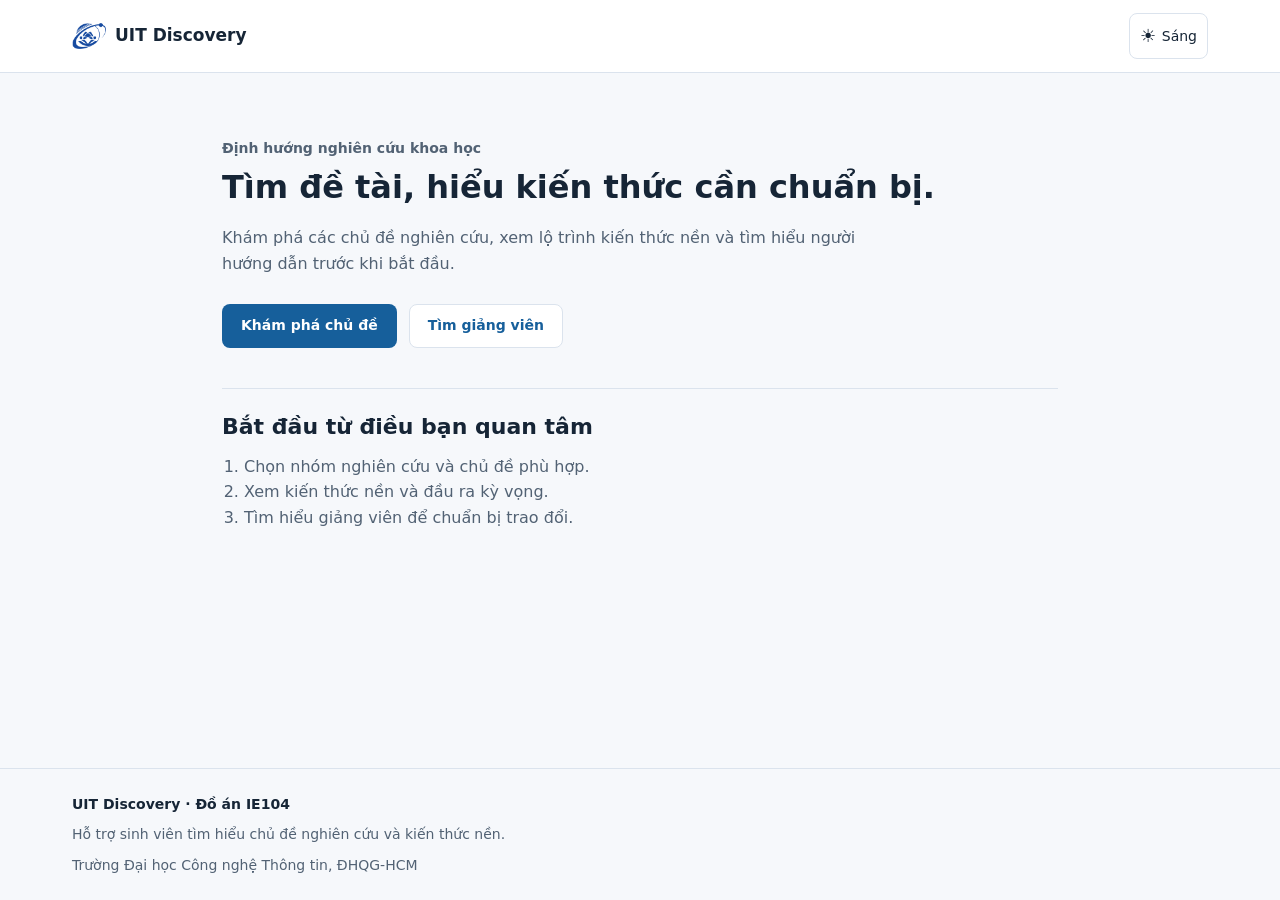
==== index.html @ 0e8efece "style: replace footer navigation with project context on all pages" ====
<!DOCTYPE html>
<html lang="vi">
  <head>
    <meta charset="utf-8" />
    <script src="assets/js/theme.js"></script>
    <meta name="viewport" content="width=device-width, initial-scale=1" />
    <meta
      name="description"
      content="Khám phá đề tài, kiến thức nền và giảng viên hướng dẫn tại UIT."
    />
    <title>Định hướng nghiên cứu | UIT Discovery</title>
    <link rel="icon" href="assets/images/uit-logo.png" />
    <link rel="stylesheet" href="assets/css/reset.css" />
    <link rel="stylesheet" href="assets/css/style.css" />
  </head>
  <body id="page-home">
    <a class="skip-link" href="#main-content">Đến nội dung chính</a>
    <header class="site-header">
      <div class="container site-header__inner">
        <a class="site-header__brand" href="index.html"
          ><img
            class="site-header__logo-img"
            src="assets/images/uit-logo.png"
            width="34"
            height="30"
            alt="UIT"
          /><span>UIT Discovery</span></a
        >
        <button
          type="button"
          class="theme-toggle"
          aria-label="Giao diện sáng/tối"
          aria-pressed="false"
          title="Chuyển sang giao diện tối"
          hidden
        >
          <span class="theme-toggle__icon" aria-hidden="true">☀</span
          ><span class="theme-toggle__text">Sáng</span>
        </button>
      </div>
    </header>
    <main id="main-content" class="container home">
      <p class="eyebrow">Định hướng nghiên cứu khoa học</p>
      <h1>Tìm đề tài, hiểu kiến thức cần chuẩn bị.</h1>
      <p class="home__intro">
        Khám phá các chủ đề nghiên cứu, xem lộ trình kiến thức nền và tìm hiểu người hướng dẫn trước
        khi bắt đầu.
      </p>
      <div class="home__actions">
        <a class="btn" href="topics/index.html">Khám phá chủ đề</a
        ><a class="btn btn--outline" href="lecturers/index.html">Tìm giảng viên</a>
      </div>
      <section class="home__steps" aria-labelledby="home-steps">
        <h2 id="home-steps">Bắt đầu từ điều bạn quan tâm</h2>
        <ol>
          <li>Chọn nhóm nghiên cứu và chủ đề phù hợp.</li>
          <li>Xem kiến thức nền và đầu ra kỳ vọng.</li>
          <li>Tìm hiểu giảng viên để chuẩn bị trao đổi.</li>
        </ol>
      </section>
    </main>
    <footer class="site-footer">
      <div class="container site-footer__inner">
        <p class="site-footer__brand">UIT Discovery · Đồ án IE104</p>
        <p>Hỗ trợ sinh viên tìm hiểu chủ đề nghiên cứu và kiến thức nền.</p>
        <p>Trường Đại học Công nghệ Thông tin, ĐHQG-HCM</p>
      </div>
    </footer>
    <noscript><p class="container">Hãy bật JavaScript để tải dữ liệu và xem lộ trình.</p></noscript>
  </body>
</html>
---- assets/css/style.css ----
/* Nền giao diện học thuật — TV1 quản lý token và thành phần dùng chung. */
:root {
  color-scheme: light;
  --color-bg: #f6f8fb;
  --color-surface: #fff;
  --color-text: #162536;
  --color-muted: #526274;
  --color-border: #dbe3ed;
  --color-primary: #165f9b;
  --color-on-primary: #fff;
  --color-link: #165f9b;
  --color-focus: #165f9b;
  --color-surface-muted: #edf2f7;
  --color-domain-sec-bg: #eaf2fa;
  --color-domain-sec-accent: #235b85;
  --color-domain-data-bg: #e7f4ef;
  --color-domain-data-accent: #23654e;
  --color-domain-nlp-bg: #f0ecf8;
  --color-domain-nlp-accent: #65468c;
  --font-body: system-ui, -apple-system, "Segoe UI", Arial, sans-serif;
  --font-heading: var(--font-body);
  --space-1: 4px;
  --space-2: 8px;
  --space-3: 12px;
  --space-4: 16px;
  --space-5: 24px;
  --space-6: 32px;
  --space-7: 40px;
  --space-8: 48px;
  --radius-sm: 8px;
  --radius-card: 12px;
  --radius-pill: 999px;
  --container-max: 1200px;
  --transition-fast: 150ms ease;
}
@media (prefers-color-scheme: dark) {
  :root[data-theme="dark"] {
    color-scheme: dark;
    --color-bg: #141a23;
    --color-surface: #1c2531;
    --color-text: #ecf2f8;
    --color-muted: #acb8c8;
    --color-border: #344154;
    --color-primary: #8cc7ff;
    --color-on-primary: #10263a;
    --color-link: #8cc7ff;
    --color-focus: #a9d6ff;
    --color-surface-muted: #242f3e;
    --color-domain-sec-bg: #20354a;
    --color-domain-sec-accent: #acd4f7;
    --color-domain-data-bg: #203a36;
    --color-domain-data-accent: #a1dfcf;
    --color-domain-nlp-bg: #342e48;
    --color-domain-nlp-accent: #d5c6f5;
  }
}
:root[data-theme="dark"] {
  color-scheme: dark;
  --color-bg: #141a23;
  --color-surface: #1c2531;
  --color-text: #ecf2f8;
  --color-muted: #acb8c8;
  --color-border: #344154;
  --color-primary: #8cc7ff;
  --color-on-primary: #10263a;
  --color-link: #8cc7ff;
  --color-focus: #a9d6ff;
  --color-surface-muted: #242f3e;
  --color-domain-sec-bg: #20354a;
  --color-domain-sec-accent: #acd4f7;
  --color-domain-data-bg: #203a36;
  --color-domain-data-accent: #a1dfcf;
  --color-domain-nlp-bg: #342e48;
  --color-domain-nlp-accent: #d5c6f5;
}
html {
  scroll-padding-top: 24px;
}
body {
  min-width: 0;
  min-height: 100vh;
  display: flex;
  flex-direction: column;
  background: var(--color-bg);
  color: var(--color-text);
  font-family: var(--font-body);
  font-size: 16px;
  line-height: 1.6;
}
main {
  flex: 1;
  min-width: 0;
}
[hidden] {
  display: none !important;
}
h1,
h2,
h3,
p,
a,
summary {
  overflow-wrap: anywhere;
}
h1,
h2,
h3 {
  color: var(--color-text);
  line-height: 1.3;
  font-weight: 700;
}
h1 {
  font-size: 26px;
}
h2 {
  font-size: 22px;
}
h3 {
  font-size: 18px;
}
a {
  color: var(--color-link);
  text-underline-offset: 3px;
}
a:hover {
  text-decoration-thickness: 2px;
}
button,
input,
select {
  font: inherit;
}
button,
a,
input,
select,
summary {
  -webkit-tap-highlight-color: transparent;
}
button {
  cursor: pointer;
}
button:disabled {
  cursor: default;
  opacity: 0.5;
}
:focus-visible {
  outline: 3px solid var(--color-focus);
  outline-offset: 3px;
}
.container {
  width: 100%;
  max-width: var(--container-max);
  margin-inline: auto;
  padding-inline: 16px;
}
.page {
  padding-block: 28px 48px;
}
.page-header {
  margin-bottom: 24px;
}
.page-header__desc {
  color: var(--color-muted);
  margin-top: 8px;
  max-width: 70ch;
}
.eyebrow {
  color: var(--color-muted);
  font-size: 14px;
  font-weight: 600;
  margin-bottom: 8px;
}
.site-header {
  background: var(--color-surface);
  border-bottom: 1px solid var(--color-border);
}
.site-header__inner {
  display: flex;
  align-items: center;
  flex-wrap: wrap;
  gap: 4px 12px;
  padding-block: 8px;
}
.site-header__brand {
  display: inline-flex;
  align-items: center;
  gap: 9px;
  text-decoration: none;
  color: var(--color-text);
  font-size: 17px;
  font-weight: 700;
  white-space: nowrap;
  min-height: 44px;
}
.site-header__logo-img {
  width: 34px;
  height: 30px;
  object-fit: contain;
  /* PNG đã có alpha; không đặt nền trắng lên logo. */
  background: transparent;
}
.site-nav {
  order: 3;
  flex-basis: 100%;
}
.site-nav__list {
  display: flex;
  justify-content: center;
  gap: 8px;
  list-style: none;
  margin: 0;
  padding: 0;
}
.site-nav__link {
  display: flex;
  align-items: center;
  min-height: 44px;
  padding: 8px 12px;
  text-decoration: none;
  color: var(--color-muted);
  border-radius: 8px;
  font-size: 14px;
  font-weight: 600;
}
.site-nav__link[aria-current="page"] {
  background: var(--color-surface-muted);
  color: var(--color-text);
}
.site-nav__link:hover {
  color: var(--color-link);
}
.theme-toggle {
  margin-left: auto;
  display: inline-flex;
  align-items: center;
  justify-content: center;
  gap: 6px;
  min-height: 44px;
  min-width: 76px;
  padding: 8px 10px;
  background: transparent;
  border: 1px solid var(--color-border);
  border-radius: 8px;
  color: var(--color-text);
  font-size: 14px;
}
.theme-toggle__icon {
  font-size: 18px;
}
.site-footer {
  border-top: 1px solid var(--color-border);
  color: var(--color-muted);
  font-size: 14px;
}
.site-footer__inner {
  display: flex;
  flex-direction: column;
  align-items: flex-start;
  gap: 8px;
  padding-block: 24px;
}
.site-footer__brand { font-weight: 600; color: var(--color-text); }
.btn {
  display: inline-flex;
  justify-content: center;
  align-items: center;
  gap: 8px;
  min-height: 44px;
  padding: 9px 18px;
  border: 1px solid transparent;
  border-radius: var(--radius-sm);
  background: var(--color-primary);
  color: var(--color-on-primary);
  text-decoration: none;
  font-weight: 600;
  font-size: 14px;
  line-height: 1.4;
}
.btn:hover:not(:disabled) {
  filter: brightness(0.95);
}
.btn--outline {
  background: var(--color-surface);
  border-color: var(--color-border);
  color: var(--color-link);
}
.btn--quiet {
  background: transparent;
  color: var(--color-link);
  padding-inline: 10px;
}
label {
  font-size: 14px;
  font-weight: 600;
}
input,
select {
  display: block;
  width: 100%;
  min-height: 44px;
  padding: 9px 12px;
  border: 1px solid var(--color-border);
  border-radius: var(--radius-sm);
  background: var(--color-surface);
  color: var(--color-text);
  min-width: 0;
  max-width: 100%;
}
input::placeholder {
  color: var(--color-muted);
  opacity: 1;
}
.form-group {
  display: grid;
  gap: 6px;
  min-width: 0;
}
.badge,
.lecturer-tag {
  display: inline-block;
  border-radius: 6px;
  padding: 3px 9px;
  background: var(--color-surface-muted);
  color: var(--color-muted);
  font-size: 12px;
  font-weight: 600;
  line-height: 1.5;
}
.badge--primary,
.badge--sec,
.lecturer-tag--sec {
  background: var(--color-domain-sec-bg);
  color: var(--color-domain-sec-accent);
}
.badge--success,
.badge--data,
.lecturer-tag--data {
  background: var(--color-domain-data-bg);
  color: var(--color-domain-data-accent);
}
.badge--purple,
.badge--nlp,
.lecturer-tag--nlp {
  background: var(--color-domain-nlp-bg);
  color: var(--color-domain-nlp-accent);
}
.badge--warning {
  background: var(--color-surface-muted);
  color: var(--color-text);
}
.status-panel {
  padding-block: 48px;
  max-width: 65ch;
}
.status-panel p {
  margin-block: 12px 24px;
  color: var(--color-muted);
}
.skip-link {
  position: absolute;
  top: -100px;
  left: 16px;
  z-index: 100;
  background: var(--color-surface);
  padding: 12px;
  border: 1px solid var(--color-border);
}
.skip-link:focus {
  top: 8px;
}
.sr-only {
  position: absolute;
  width: 1px;
  height: 1px;
  padding: 0;
  margin: -1px;
  overflow: hidden;
  clip: rect(0, 0, 0, 0);
  white-space: nowrap;
  border: 0;
}
.reading-guide {
  color: var(--color-muted);
  font-size: 14px;
}
.reading-guide > summary {
  cursor: pointer;
  min-height: 44px;
  display: list-item;
  padding-block: 10px;
  color: var(--color-link);
  font-weight: 600;
}
.reading-guide ol,
.reading-guide p {
  margin-block: 8px 16px;
  max-width: 75ch;
}
.reading-guide ol {
  padding-left: 22px;
}
.breadcrumb {
  margin-bottom: 20px;
  font-size: 14px;
  color: var(--color-muted);
}
.breadcrumb a {
  display: inline-flex;
  min-height: 44px;
  align-items: center;
}
/* Hàng đề tài dùng lại ở khám phá và hồ sơ. */
.topic-row {
  display: grid;
  gap: 8px;
  padding: 20px;
  min-width: 0;
}
.topic-row + .topic-row {
  border-top: 1px solid var(--color-border);
}
.topic-row__title {
  font-size: 18px;
  line-height: 1.45;
  margin: 0;
}
.topic-row__title a {
  color: var(--color-text);
  text-decoration: none;
}
.topic-row__title a:hover {
  color: var(--color-link);
  text-decoration: underline;
}
.topic-row__meta {
  color: var(--color-muted);
  font-size: 14px;
}
.topic-row__group {
  justify-self: start;
}
@media (min-width: 768px) {
  .container {
    padding-inline: 24px;
  }
  h1 {
    font-size: 32px;
  }
  .page {
    padding-top: 36px;
  }
  .site-header__inner {
    min-height: 72px;
    flex-wrap: nowrap;
    gap: 24px;
  }
  .site-nav {
    order: 0;
    flex-basis: auto;
    margin-left: auto;
  }
  .site-nav__list {
    justify-content: flex-start;
  }
  .theme-toggle {
    margin-left: 0;
  }
  .topic-row {
    padding: 20px 24px;
  }
}
@media (min-width: 1024px) {
  .container {
    padding-inline: 32px;
  }
  .topic-row {
    grid-template-columns: minmax(0, 1fr) auto;
    column-gap: 24px;
  }
  .topic-row__title {
    grid-column: 1;
    grid-row: 1;
  }
  .topic-row__meta {
    grid-column: 1;
    grid-row: 2;
  }
  .topic-row__group {
    grid-column: 2;
    grid-row: 1;
    align-self: start;
    max-width: 190px;
  }
}
@media (prefers-reduced-motion: reduce) {
  *,
  *::before,
  *::after {
    scroll-behavior: auto !important;
    transition: none !important;
  }
}
/* Trang vào chỉ định hướng tới hai chức năng chính. */
#page-home .home {
  padding-block: 64px;
  max-width: 900px;
}
#page-home .home__intro {
  max-width: 65ch;
  color: var(--color-muted);
  margin-top: 16px;
}
#page-home .home__actions {
  display: flex;
  flex-wrap: wrap;
  gap: 12px;
  margin-block: 28px 40px;
}
#page-home .home__steps {
  border-top: 1px solid var(--color-border);
  padding-top: 24px;
}
#page-home .home__steps ol {
  padding-left: 22px;
  color: var(--color-muted);
  margin-top: 12px;
}

/* Material tiết chế: thành phần và trạng thái dùng chung. */
:root { --radius-dialog: 16px; --shadow-overlay: 0 12px 32px #0003; }
#page-home .site-header__inner { flex-wrap: nowrap; min-height: 72px; }
#page-home .theme-toggle { margin-left: auto; }
.btn, .theme-toggle, .site-nav__link, input, select, button { transition: background-color var(--transition-fast), color var(--transition-fast), border-color var(--transition-fast); }
button, .btn, .theme-toggle, .site-nav__link { min-height: 44px; }
input, select, .btn, .theme-toggle { border-radius: var(--radius-sm); }
.btn:hover { filter: brightness(.95); }
button:active:not(:disabled), .btn:active { filter: brightness(.9); }
button:disabled { opacity: .55; cursor: default; }
dialog { border-radius: var(--radius-dialog); box-shadow: var(--shadow-overlay); }
:focus-visible { outline: 3px solid var(--color-focus); outline-offset: 3px; }
@media (prefers-reduced-motion: reduce) { *, *::before, *::after { scroll-behavior: auto !important; transition: none !important; animation: none !important; } }
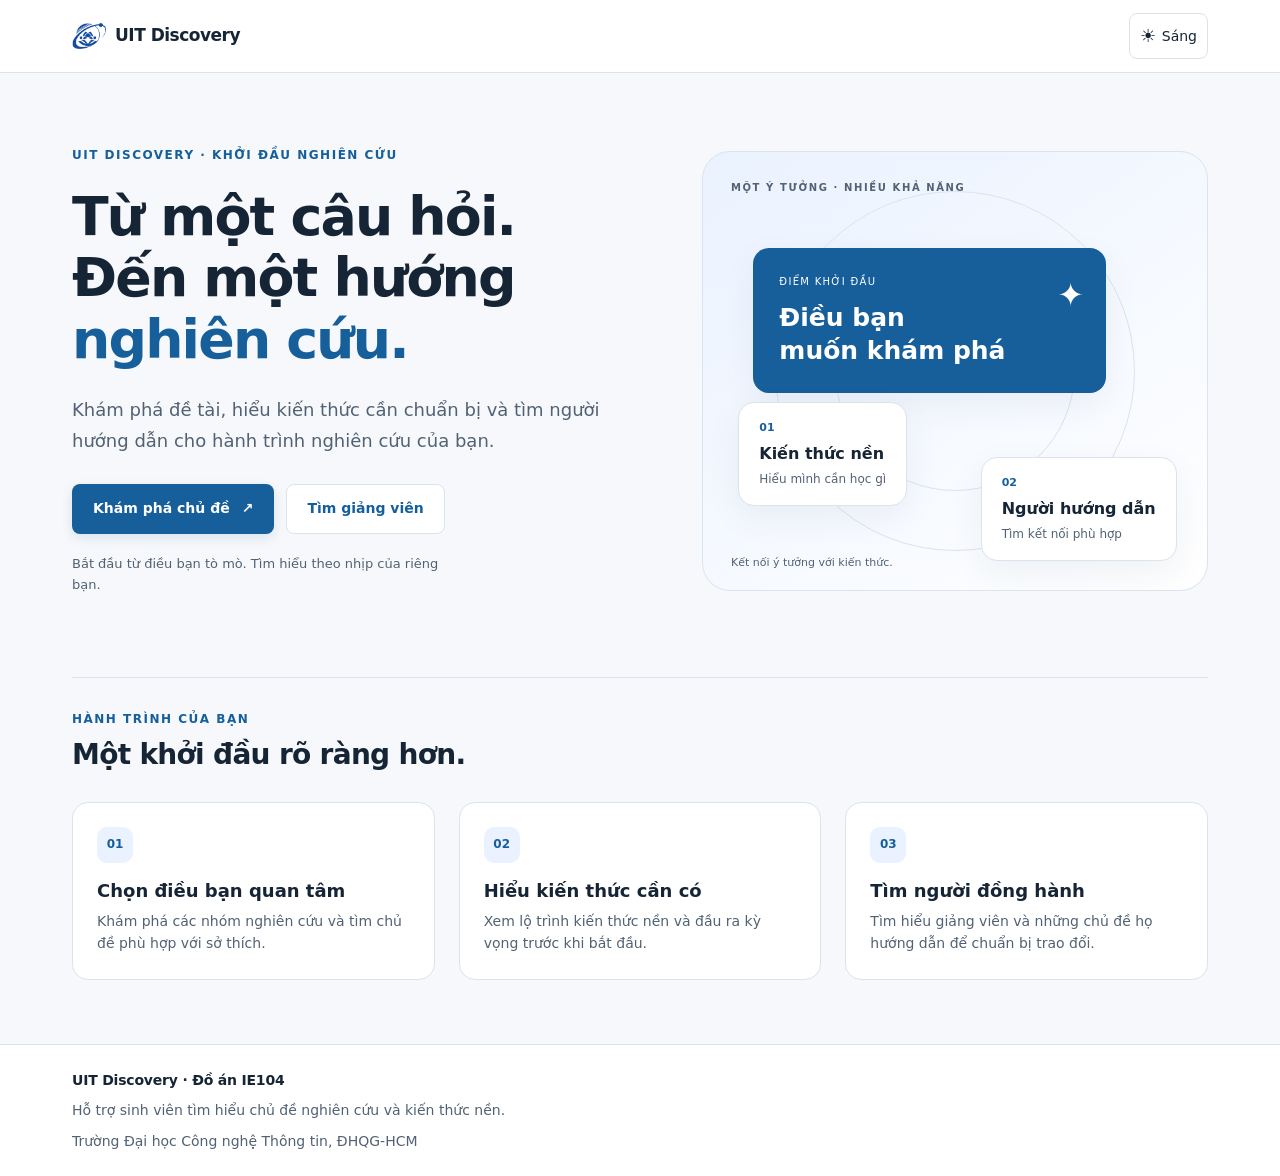
==== commit 8f3e61af: "style: refine academic visual identity and redesign homepage" ====
--- a/index.html
+++ b/index.html
@@ -40,22 +40,32 @@
       </div>
     </header>
     <main id="main-content" class="container home">
-      <p class="eyebrow">Định hướng nghiên cứu khoa học</p>
-      <h1>Tìm đề tài, hiểu kiến thức cần chuẩn bị.</h1>
-      <p class="home__intro">
-        Khám phá các chủ đề nghiên cứu, xem lộ trình kiến thức nền và tìm hiểu người hướng dẫn trước
-        khi bắt đầu.
-      </p>
-      <div class="home__actions">
-        <a class="btn" href="topics/index.html">Khám phá chủ đề</a
-        ><a class="btn btn--outline" href="lecturers/index.html">Tìm giảng viên</a>
-      </div>
+      <section class="home__hero" aria-labelledby="home-title">
+        <div class="home__copy">
+          <p class="eyebrow">UIT DISCOVERY · KHỞI ĐẦU NGHIÊN CỨU</p>
+          <h1 id="home-title">Từ một câu hỏi.<br />Đến một hướng <span class="home__highlight">nghiên cứu.</span></h1>
+          <p class="home__intro">Khám phá đề tài, hiểu kiến thức cần chuẩn bị và tìm người hướng dẫn cho hành trình nghiên cứu của bạn.</p>
+          <div class="home__actions">
+            <a class="btn" href="topics/index.html">Khám phá chủ đề <span aria-hidden="true">↗</span></a>
+            <a class="btn btn--outline" href="lecturers/index.html">Tìm giảng viên</a>
+          </div>
+          <p class="home__note">Bắt đầu từ điều bạn tò mò. Tìm hiểu theo nhịp của riêng bạn.</p>
+        </div>
+        <div class="home__visual" aria-hidden="true">
+          <div class="home__orbit home__orbit--outer"></div><div class="home__orbit home__orbit--inner"></div>
+          <div class="home__visual-label">MỘT Ý TƯỞNG · NHIỀU KHẢ NĂNG</div>
+          <div class="home__concept home__concept--main"><span class="home__concept-kicker">ĐIỂM KHỞI ĐẦU</span><strong>Điều bạn<br />muốn khám phá</strong><span class="home__concept-mark">✦</span></div>
+          <div class="home__concept home__concept--knowledge"><span class="home__concept-number">01</span><strong>Kiến thức nền</strong><span>Hiểu mình cần học gì</span></div>
+          <div class="home__concept home__concept--mentor"><span class="home__concept-number">02</span><strong>Người hướng dẫn</strong><span>Tìm kết nối phù hợp</span></div>
+          <div class="home__visual-caption">Kết nối ý tưởng với kiến thức.</div>
+        </div>
+      </section>
       <section class="home__steps" aria-labelledby="home-steps">
-        <h2 id="home-steps">Bắt đầu từ điều bạn quan tâm</h2>
-        <ol>
-          <li>Chọn nhóm nghiên cứu và chủ đề phù hợp.</li>
-          <li>Xem kiến thức nền và đầu ra kỳ vọng.</li>
-          <li>Tìm hiểu giảng viên để chuẩn bị trao đổi.</li>
+        <div class="home__section-heading"><p class="eyebrow">HÀNH TRÌNH CỦA BẠN</p><h2 id="home-steps">Một khởi đầu rõ ràng hơn.</h2></div>
+        <ol class="home__step-list">
+          <li><span class="home__step-number" aria-hidden="true">01</span><h3>Chọn điều bạn quan tâm</h3><p>Khám phá các nhóm nghiên cứu và tìm chủ đề phù hợp với sở thích.</p></li>
+          <li><span class="home__step-number" aria-hidden="true">02</span><h3>Hiểu kiến thức cần có</h3><p>Xem lộ trình kiến thức nền và đầu ra kỳ vọng trước khi bắt đầu.</p></li>
+          <li><span class="home__step-number" aria-hidden="true">03</span><h3>Tìm người đồng hành</h3><p>Tìm hiểu giảng viên và những chủ đề họ hướng dẫn để chuẩn bị trao đổi.</p></li>
         </ol>
       </section>
     </main>
--- a/assets/css/style.css
+++ b/assets/css/style.css
@@ -540,3 +540,61 @@
 dialog { border-radius: var(--radius-dialog); box-shadow: var(--shadow-overlay); }
 :focus-visible { outline: 3px solid var(--color-focus); outline-offset: 3px; }
 @media (prefers-reduced-motion: reduce) { *, *::before, *::after { scroll-behavior: auto !important; transition: none !important; animation: none !important; } }
+
+/* Đợt UI/UX 17/11: hệ thống học thuật giàu điểm nhấn, không thêm thư viện. */
+:root { --color-accent-soft: #eaf2ff; --color-accent-deep: #103d69; --shadow-soft: 0 12px 36px rgb(22 50 85 / 6%); }
+:root[data-theme="dark"] { --color-accent-soft: #21364e; --color-accent-deep: #b8dcff; --shadow-soft: 0 12px 36px rgb(0 0 0 / 14%); }
+.site-header { background: var(--color-surface); border-bottom: 1px solid var(--color-border); }
+.site-header__brand { letter-spacing: -.5px; }
+.site-nav__link { border-radius: 8px; font-weight: 600; }
+.page-header { border-left: 4px solid var(--color-primary); padding-left: 20px; }
+.page-header h1 { letter-spacing: -.8px; }
+.page-header__desc { max-width: 65ch; }
+.btn { gap: 12px; font-weight: 600; }
+.btn:not(.btn--outline):not(.btn--quiet) { box-shadow: 0 4px 12px rgb(22 95 155 / 13%); }
+input:focus, select:focus { border-color: var(--color-focus); }
+.site-footer { background: var(--color-surface); }
+.site-footer__brand { letter-spacing: -.2px; }
+#page-home .home { max-width: var(--container-max); padding-block: 48px 64px; }
+#page-home .home__hero { display: grid; grid-template-columns: minmax(0,1.15fr) minmax(0,1fr); gap: 48px; align-items: center; min-height: 500px; }
+#page-home .eyebrow { font-size: 12px; font-weight: 700; letter-spacing: 1.5px; color: var(--color-link); }
+#page-home h1 { font-size: clamp(36px,4.2vw,58px); line-height: 1.15; letter-spacing: -1.8px; margin-top: 20px; }
+#page-home .home__highlight { color: var(--color-primary); }
+#page-home .home__intro { font-size: 18px; line-height: 1.7; margin-top: 24px; max-width: 48ch; }
+#page-home .home__actions { margin-block: 28px 20px; }
+#page-home .home__actions .btn { padding: 14px 20px; }
+#page-home .home__note { font-size: 13px; color: var(--color-muted); max-width: 46ch; }
+#page-home .home__visual { position: relative; height: 440px; border-radius: 28px; background: linear-gradient(145deg,var(--color-accent-soft),var(--color-surface)); border: 1px solid var(--color-border); overflow: hidden; }
+#page-home .home__visual-label { position: absolute; top: 28px; left: 28px; font-size: 10px; letter-spacing: 1.6px; font-weight: 700; color: var(--color-muted); }
+#page-home .home__orbit { position: absolute; border: 1px solid var(--color-border); border-radius: 50%; width: 360px; height: 360px; left: 50%; top: 50%; transform: translate(-50%,-50%); }
+#page-home .home__orbit--inner { width: 240px; height: 240px; }
+#page-home .home__concept { position: absolute; display: flex; flex-direction: column; gap: 4px; border-radius: 16px; box-shadow: var(--shadow-soft); }
+#page-home .home__concept--main { top: 96px; left: 10%; width: 70%; padding: 26px; background: var(--color-primary); color: var(--color-on-primary); }
+#page-home .home__concept-kicker { font-size: 10px; letter-spacing: 1.3px; }
+#page-home .home__concept--main strong { font-size: 25px; line-height: 1.3; margin-top: 8px; }
+#page-home .home__concept-mark { position: absolute; right: 22px; top: 22px; font-size: 32px; }
+#page-home .home__concept--knowledge, #page-home .home__concept--mentor { background: var(--color-surface); border: 1px solid var(--color-border); padding: 16px 20px; }
+#page-home .home__concept--knowledge { top: 250px; left: 7%; }
+#page-home .home__concept--mentor { top: 305px; right: 6%; }
+#page-home .home__concept-number { color: var(--color-primary); font-size: 11px; font-weight: 700; }
+#page-home .home__concept strong { font-weight: 650; }
+#page-home .home__concept > span:last-child:not(.home__concept-mark) { color: var(--color-muted); font-size: 12px; }
+#page-home .home__visual-caption { position: absolute; bottom: 18px; left: 28px; color: var(--color-muted); font-size: 11px; }
+#page-home .home__steps { margin-top: 56px; padding-top: 32px; }
+#page-home .home__section-heading h2 { font-size: 28px; letter-spacing: -.7px; margin-top: 8px; }
+#page-home .home__steps .home__step-list { display: grid; grid-template-columns: repeat(3,minmax(0,1fr)); gap: 24px; list-style: none; padding: 0; margin-top: 28px; }
+#page-home .home__step-list li { padding: 24px; background: var(--color-surface); border: 1px solid var(--color-border); border-radius: 16px; }
+#page-home .home__step-number { display: inline-flex; align-items: center; justify-content: center; width: 36px; height: 36px; border-radius: 10px; color: var(--color-primary); background: var(--color-accent-soft); font-size: 12px; font-weight: 700; }
+#page-home .home__step-list h3 { font-size: 18px; color: var(--color-text); margin: 16px 0 8px; }
+#page-home .home__step-list p { font-size: 14px; color: var(--color-muted); }
+@media (max-width: 1023px) { #page-home .home__hero { gap: 24px; } #page-home .home__visual { height: 420px; } #page-home .home__concept--main { left: 7%; width: 86%; padding: 22px; } }
+@media (max-width: 767px) { .page-header { padding-left: 14px; } #page-home .home { padding-block: 36px 40px; } #page-home .home__hero { grid-template-columns: minmax(0,1fr); gap: 32px; min-height: 0; } #page-home h1 { font-size: 38px; letter-spacing: -1.2px; } #page-home .home__intro { font-size: 16px; margin-top: 20px; } #page-home .home__visual { height: 400px; } #page-home .home__steps .home__step-list { grid-template-columns: minmax(0,1fr); gap: 12px; } #page-home .home__steps { margin-top: 36px; } #page-home .home__section-heading h2 { font-size: 25px; } #page-home .home__actions .btn { padding: 12px 14px; font-size: 14px; } }
+
+@media (max-width: 767px) {
+  #page-home .home__visual { height: 430px; }
+  #page-home .home__concept--knowledge, #page-home .home__concept--mentor { top: 265px; width: 43%; padding: 12px; min-height: 112px; }
+  #page-home .home__concept--knowledge { left: 5%; }
+  #page-home .home__concept--mentor { right: 5%; }
+  #page-home .home__concept--knowledge strong, #page-home .home__concept--mentor strong { font-size: 13px; }
+  #page-home .home__visual-caption { left: 5%; bottom: 20px; }
+}
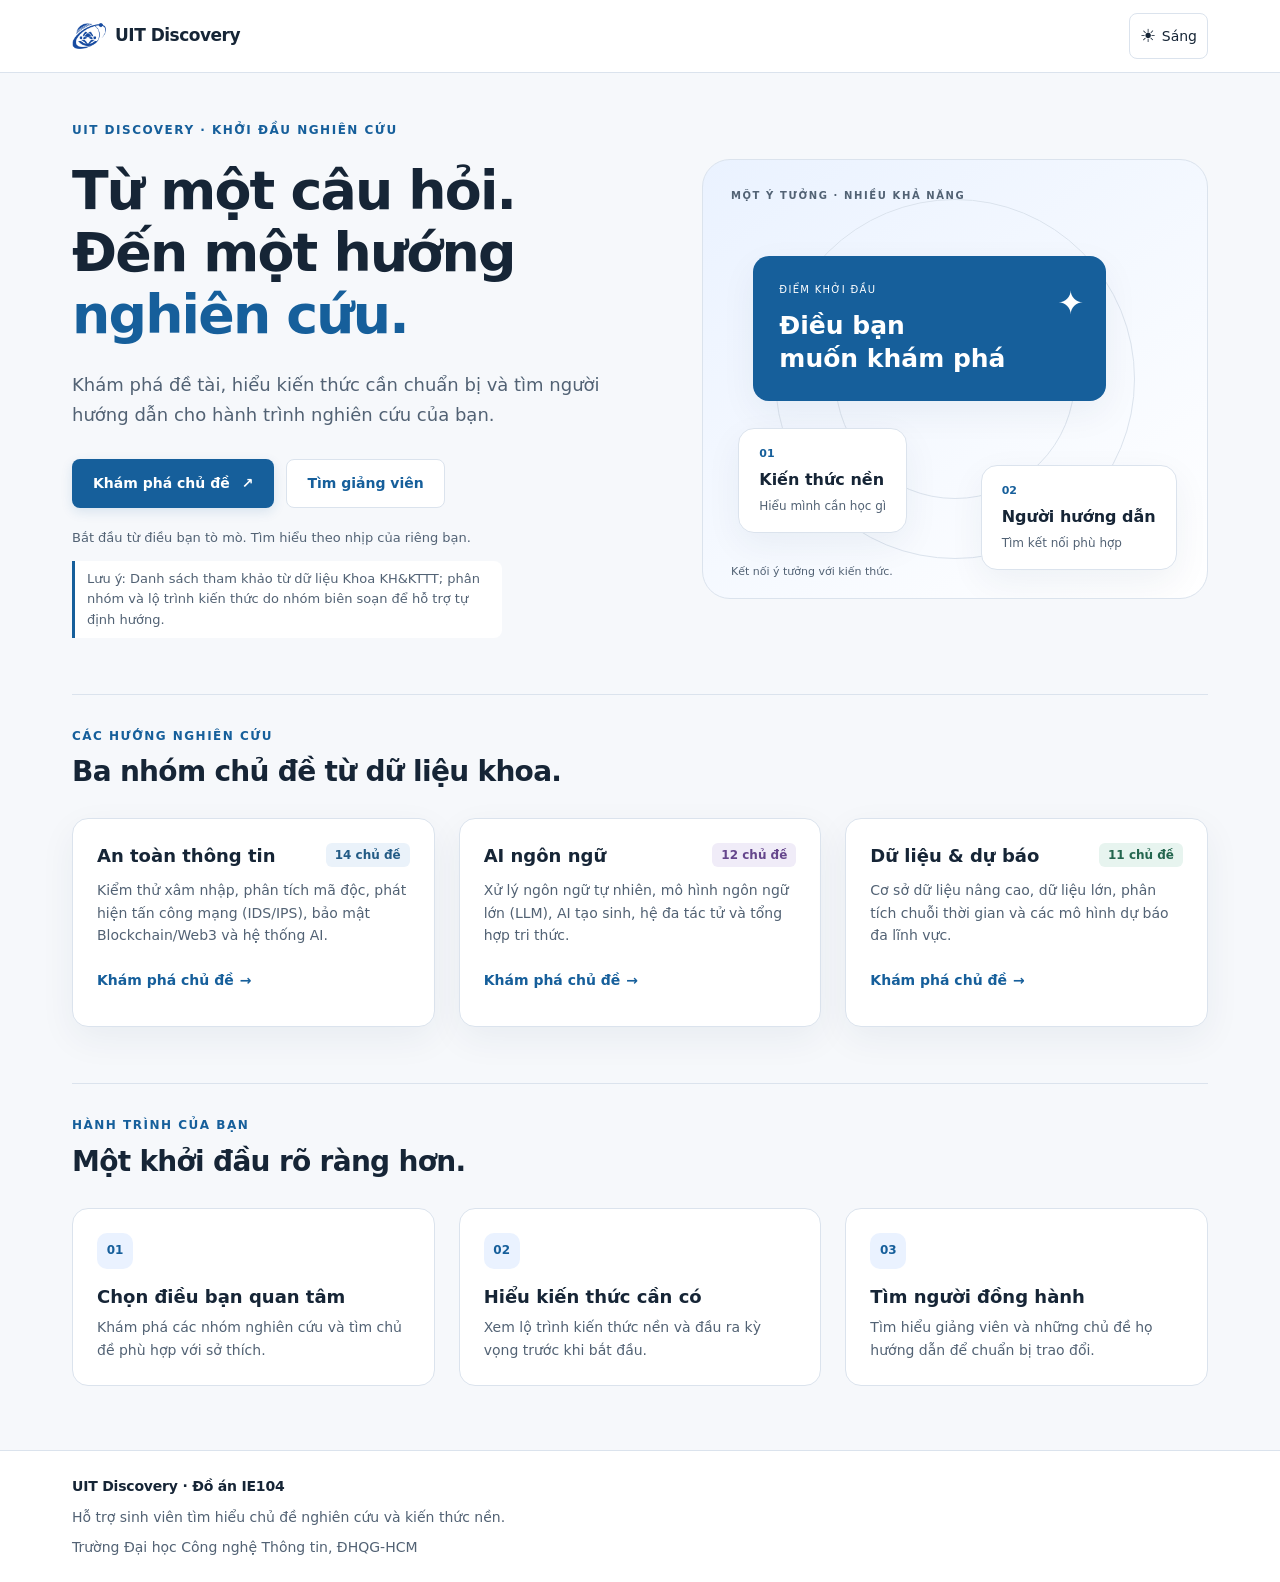
==== commit 6f0d4544: "ui(all): nâng cấp toàn diện giao diện và trải nghiệm UI/UX giữ nguyên hợp đồng dữ liệu" ====
--- a/index.html
+++ b/index.html
@@ -50,6 +50,10 @@
             <a class="btn btn--outline" href="lecturers/index.html">Tìm giảng viên</a>
           </div>
           <p class="home__note">Bắt đầu từ điều bạn tò mò. Tìm hiểu theo nhịp của riêng bạn.</p>
+          <p class="home__disclaimer">
+            Lưu ý: Danh sách tham khảo từ dữ liệu Khoa KH&amp;KTTT; phân nhóm và lộ trình kiến
+            thức do nhóm biên soạn để hỗ trợ tự định hướng.
+          </p>
         </div>
         <div class="home__visual" aria-hidden="true">
           <div class="home__orbit home__orbit--outer"></div><div class="home__orbit home__orbit--inner"></div>
@@ -59,6 +63,68 @@
           <div class="home__concept home__concept--mentor"><span class="home__concept-number">02</span><strong>Người hướng dẫn</strong><span>Tìm kết nối phù hợp</span></div>
           <div class="home__visual-caption">Kết nối ý tưởng với kiến thức.</div>
         </div>
+      </section>
+      <section class="home__domains" aria-labelledby="home-domains-heading">
+        <div class="home__section-heading">
+          <p class="eyebrow">CÁC HƯỚNG NGHIÊN CỨU</p>
+          <h2 id="home-domains-heading">Ba nhóm chủ đề từ dữ liệu khoa.</h2>
+        </div>
+        <ul class="home__domains-grid">
+          <li>
+            <article class="home__domain-card">
+              <div class="home__domain-head">
+                <h3 class="home__domain-title">An toàn thông tin</h3>
+                <span class="badge badge--sec">14 chủ đề</span>
+              </div>
+              <p class="home__domain-desc">
+                Kiểm thử xâm nhập, phân tích mã độc, phát hiện tấn công mạng (IDS/IPS), bảo mật
+                Blockchain/Web3 và hệ thống AI.
+              </p>
+              <a
+                class="home__domain-link"
+                href="topics/index.html"
+                aria-label="Khám phá chủ đề nhóm An toàn thông tin"
+                >Khám phá chủ đề <span aria-hidden="true">→</span></a
+              >
+            </article>
+          </li>
+          <li>
+            <article class="home__domain-card">
+              <div class="home__domain-head">
+                <h3 class="home__domain-title">AI ngôn ngữ</h3>
+                <span class="badge badge--nlp">12 chủ đề</span>
+              </div>
+              <p class="home__domain-desc">
+                Xử lý ngôn ngữ tự nhiên, mô hình ngôn ngữ lớn (LLM), AI tạo sinh, hệ đa tác tử và
+                tổng hợp tri thức.
+              </p>
+              <a
+                class="home__domain-link"
+                href="topics/index.html"
+                aria-label="Khám phá chủ đề nhóm AI ngôn ngữ"
+                >Khám phá chủ đề <span aria-hidden="true">→</span></a
+              >
+            </article>
+          </li>
+          <li>
+            <article class="home__domain-card">
+              <div class="home__domain-head">
+                <h3 class="home__domain-title">Dữ liệu &amp; dự báo</h3>
+                <span class="badge badge--data">11 chủ đề</span>
+              </div>
+              <p class="home__domain-desc">
+                Cơ sở dữ liệu nâng cao, dữ liệu lớn, phân tích chuỗi thời gian và các mô hình dự báo
+                đa lĩnh vực.
+              </p>
+              <a
+                class="home__domain-link"
+                href="topics/index.html"
+                aria-label="Khám phá chủ đề nhóm Dữ liệu và dự báo"
+                >Khám phá chủ đề <span aria-hidden="true">→</span></a
+              >
+            </article>
+          </li>
+        </ul>
       </section>
       <section class="home__steps" aria-labelledby="home-steps">
         <div class="home__section-heading"><p class="eyebrow">HÀNH TRÌNH CỦA BẠN</p><h2 id="home-steps">Một khởi đầu rõ ràng hơn.</h2></div>
--- a/assets/css/style.css
+++ b/assets/css/style.css
@@ -1,4 +1,4 @@
-/* Nền giao diện học thuật — TV1 quản lý token và thành phần dùng chung. */
+/* Nền giao diện học thuật — Nhóm trưởng quản lý token và thành phần dùng chung. */
 :root {
   color-scheme: light;
   --color-bg: #f6f8fb;
@@ -11,6 +11,7 @@
   --color-link: #165f9b;
   --color-focus: #165f9b;
   --color-surface-muted: #edf2f7;
+  --color-accent-soft: #eaf2ff;
   --color-domain-sec-bg: #eaf2fa;
   --color-domain-sec-accent: #235b85;
   --color-domain-data-bg: #e7f4ef;
@@ -29,12 +30,17 @@
   --space-8: 48px;
   --radius-sm: 8px;
   --radius-card: 12px;
+  --radius-dialog: 16px;
   --radius-pill: 999px;
+  --shadow-soft: 0 12px 36px rgb(22 50 85 / 6%);
+  --shadow-overlay: 0 12px 32px rgb(15 23 42 / 18%);
   --container-max: 1200px;
   --transition-fast: 150ms ease;
 }
+
+/* Fallback giao diện tối theo hệ điều hành khi trình duyệt tắt JavaScript. */
 @media (prefers-color-scheme: dark) {
-  :root[data-theme="dark"] {
+  :root:not([data-theme="light"]) {
     color-scheme: dark;
     --color-bg: #141a23;
     --color-surface: #1c2531;
@@ -46,14 +52,27 @@
     --color-link: #8cc7ff;
     --color-focus: #a9d6ff;
     --color-surface-muted: #242f3e;
+    --color-accent-soft: #21364e;
     --color-domain-sec-bg: #20354a;
     --color-domain-sec-accent: #acd4f7;
     --color-domain-data-bg: #203a36;
     --color-domain-data-accent: #a1dfcf;
     --color-domain-nlp-bg: #342e48;
     --color-domain-nlp-accent: #d5c6f5;
-  }
-}
+    --shadow-soft: 0 12px 36px rgb(0 0 0 / 24%);
+    --shadow-overlay: 0 12px 36px rgb(0 0 0 / 45%);
+  }
+
+  :root:not([data-theme="light"]) .site-header__logo-img {
+    width: 38px;
+    height: 34px;
+    padding: 3px 4px;
+    border-radius: 6px;
+    background: var(--color-text);
+  }
+}
+
+/* Giao diện tối chủ động qua thuộc tính data-theme trên phần tử gốc. */
 :root[data-theme="dark"] {
   color-scheme: dark;
   --color-bg: #141a23;
@@ -66,16 +85,29 @@
   --color-link: #8cc7ff;
   --color-focus: #a9d6ff;
   --color-surface-muted: #242f3e;
+  --color-accent-soft: #21364e;
   --color-domain-sec-bg: #20354a;
   --color-domain-sec-accent: #acd4f7;
   --color-domain-data-bg: #203a36;
   --color-domain-data-accent: #a1dfcf;
   --color-domain-nlp-bg: #342e48;
   --color-domain-nlp-accent: #d5c6f5;
-}
+  --shadow-soft: 0 12px 36px rgb(0 0 0 / 24%);
+  --shadow-overlay: 0 12px 36px rgb(0 0 0 / 45%);
+}
+
+:root[data-theme="dark"] .site-header__logo-img {
+  width: 38px;
+  height: 34px;
+  padding: 3px 4px;
+  border-radius: 6px;
+  background: var(--color-text);
+}
+
 html {
   scroll-padding-top: 24px;
 }
+
 body {
   min-width: 0;
   min-height: 100vh;
@@ -87,13 +119,16 @@
   font-size: 16px;
   line-height: 1.6;
 }
+
 main {
   flex: 1;
   min-width: 0;
 }
+
 [hidden] {
   display: none !important;
 }
+
 h1,
 h2,
 h3,
@@ -102,6 +137,7 @@
 summary {
   overflow-wrap: anywhere;
 }
+
 h1,
 h2,
 h3 {
@@ -109,27 +145,34 @@
   line-height: 1.3;
   font-weight: 700;
 }
+
 h1 {
   font-size: 26px;
 }
+
 h2 {
   font-size: 22px;
 }
+
 h3 {
   font-size: 18px;
 }
+
 a {
   color: var(--color-link);
   text-underline-offset: 3px;
 }
+
 a:hover {
   text-decoration-thickness: 2px;
 }
+
 button,
 input,
 select {
   font: inherit;
 }
+
 button,
 a,
 input,
@@ -137,44 +180,89 @@
 summary {
   -webkit-tap-highlight-color: transparent;
 }
+
 button {
   cursor: pointer;
 }
+
+button,
+.btn,
+.theme-toggle,
+.site-nav__link {
+  min-height: 44px;
+}
+
+.btn,
+.theme-toggle,
+.site-nav__link,
+input,
+select,
+button {
+  transition:
+    background-color var(--transition-fast),
+    color var(--transition-fast),
+    border-color var(--transition-fast);
+}
+
 button:disabled {
   cursor: default;
-  opacity: 0.5;
-}
+  opacity: 0.55;
+}
+
+button:active:not(:disabled),
+.btn:active:not(:disabled) {
+  filter: brightness(0.9);
+}
+
 :focus-visible {
   outline: 3px solid var(--color-focus);
   outline-offset: 3px;
 }
+
+dialog {
+  border-radius: var(--radius-dialog);
+  box-shadow: var(--shadow-overlay);
+}
+
 .container {
   width: 100%;
   max-width: var(--container-max);
   margin-inline: auto;
   padding-inline: 16px;
 }
+
 .page {
   padding-block: 28px 48px;
 }
+
 .page-header {
   margin-bottom: 24px;
-}
+  border-left: 4px solid var(--color-primary);
+  padding-left: 20px;
+}
+
+.page-header h1 {
+  letter-spacing: -0.8px;
+}
+
 .page-header__desc {
   color: var(--color-muted);
   margin-top: 8px;
-  max-width: 70ch;
-}
+  max-width: 65ch;
+}
+
 .eyebrow {
   color: var(--color-muted);
   font-size: 14px;
   font-weight: 600;
   margin-bottom: 8px;
 }
+
 .site-header {
   background: var(--color-surface);
   border-bottom: 1px solid var(--color-border);
 }
+
 .site-header__inner {
   display: flex;
   align-items: center;
@@ -182,6 +270,7 @@
   gap: 4px 12px;
   padding-block: 8px;
 }
+
 .site-header__brand {
   display: inline-flex;
   align-items: center;
@@ -190,20 +279,24 @@
   color: var(--color-text);
   font-size: 17px;
   font-weight: 700;
+  letter-spacing: -0.5px;
   white-space: nowrap;
   min-height: 44px;
 }
+
 .site-header__logo-img {
   width: 34px;
   height: 30px;
   object-fit: contain;
-  /* PNG đã có alpha; không đặt nền trắng lên logo. */
+  /* PNG đã có alpha; giữ nền trong suốt ở chế độ sáng. */
   background: transparent;
 }
+
 .site-nav {
   order: 3;
   flex-basis: 100%;
 }
+
 .site-nav__list {
   display: flex;
   justify-content: center;
@@ -212,47 +305,53 @@
   margin: 0;
   padding: 0;
 }
+
 .site-nav__link {
   display: flex;
   align-items: center;
-  min-height: 44px;
   padding: 8px 12px;
   text-decoration: none;
   color: var(--color-muted);
-  border-radius: 8px;
+  border-radius: var(--radius-sm);
   font-size: 14px;
   font-weight: 600;
 }
+
 .site-nav__link[aria-current="page"] {
   background: var(--color-surface-muted);
   color: var(--color-text);
 }
+
 .site-nav__link:hover {
   color: var(--color-link);
 }
+
 .theme-toggle {
   margin-left: auto;
   display: inline-flex;
   align-items: center;
   justify-content: center;
   gap: 6px;
-  min-height: 44px;
   min-width: 76px;
   padding: 8px 10px;
   background: transparent;
   border: 1px solid var(--color-border);
-  border-radius: 8px;
+  border-radius: var(--radius-sm);
   color: var(--color-text);
   font-size: 14px;
 }
+
 .theme-toggle__icon {
   font-size: 18px;
 }
+
 .site-footer {
+  background: var(--color-surface);
   border-top: 1px solid var(--color-border);
   color: var(--color-muted);
   font-size: 14px;
 }
+
 .site-footer__inner {
   display: flex;
   flex-direction: column;
@@ -260,13 +359,18 @@
   gap: 8px;
   padding-block: 24px;
 }
-.site-footer__brand { font-weight: 600; color: var(--color-text); }
+
+.site-footer__brand {
+  font-weight: 600;
+  color: var(--color-text);
+  letter-spacing: -0.2px;
+}
+
 .btn {
   display: inline-flex;
   justify-content: center;
   align-items: center;
-  gap: 8px;
-  min-height: 44px;
+  gap: 12px;
   padding: 9px 18px;
   border: 1px solid transparent;
   border-radius: var(--radius-sm);
@@ -277,23 +381,32 @@
   font-size: 14px;
   line-height: 1.4;
 }
+
+.btn:not(.btn--outline):not(.btn--quiet) {
+  box-shadow: 0 4px 12px rgb(22 95 155 / 13%);
+}
+
 .btn:hover:not(:disabled) {
   filter: brightness(0.95);
 }
+
 .btn--outline {
   background: var(--color-surface);
   border-color: var(--color-border);
   color: var(--color-link);
 }
+
 .btn--quiet {
   background: transparent;
   color: var(--color-link);
   padding-inline: 10px;
 }
+
 label {
   font-size: 14px;
   font-weight: 600;
 }
+
 input,
 select {
   display: block;
@@ -307,15 +420,23 @@
   min-width: 0;
   max-width: 100%;
 }
+
 input::placeholder {
   color: var(--color-muted);
   opacity: 1;
 }
+
+input:focus,
+select:focus {
+  border-color: var(--color-focus);
+}
+
 .form-group {
   display: grid;
   gap: 6px;
   min-width: 0;
 }
+
 .badge,
 .lecturer-tag {
   display: inline-block;
@@ -327,36 +448,41 @@
   font-weight: 600;
   line-height: 1.5;
 }
-.badge--primary,
+
 .badge--sec,
 .lecturer-tag--sec {
   background: var(--color-domain-sec-bg);
   color: var(--color-domain-sec-accent);
 }
-.badge--success,
+
 .badge--data,
 .lecturer-tag--data {
   background: var(--color-domain-data-bg);
   color: var(--color-domain-data-accent);
 }
-.badge--purple,
+
 .badge--nlp,
 .lecturer-tag--nlp {
   background: var(--color-domain-nlp-bg);
   color: var(--color-domain-nlp-accent);
 }
-.badge--warning {
+
+.badge--subject {
   background: var(--color-surface-muted);
   color: var(--color-text);
-}
+  border: 1px solid var(--color-border);
+}
+
 .status-panel {
   padding-block: 48px;
   max-width: 65ch;
 }
+
 .status-panel p {
   margin-block: 12px 24px;
   color: var(--color-muted);
 }
+
 .skip-link {
   position: absolute;
   top: -100px;
@@ -366,9 +492,11 @@
   padding: 12px;
   border: 1px solid var(--color-border);
 }
+
 .skip-link:focus {
   top: 8px;
 }
+
 .sr-only {
   position: absolute;
   width: 1px;
@@ -380,10 +508,12 @@
   white-space: nowrap;
   border: 0;
 }
+
 .reading-guide {
   color: var(--color-muted);
   font-size: 14px;
 }
+
 .reading-guide > summary {
   cursor: pointer;
   min-height: 44px;
@@ -392,24 +522,29 @@
   color: var(--color-link);
   font-weight: 600;
 }
+
 .reading-guide ol,
 .reading-guide p {
   margin-block: 8px 16px;
   max-width: 75ch;
 }
+
 .reading-guide ol {
   padding-left: 22px;
 }
+
 .breadcrumb {
   margin-bottom: 20px;
   font-size: 14px;
   color: var(--color-muted);
 }
+
 .breadcrumb a {
   display: inline-flex;
   min-height: 44px;
   align-items: center;
 }
+
 /* Hàng đề tài dùng lại ở khám phá và hồ sơ. */
 .topic-row {
   display: grid;
@@ -417,75 +552,123 @@
   padding: 20px;
   min-width: 0;
 }
+
 .topic-row + .topic-row {
   border-top: 1px solid var(--color-border);
 }
+
 .topic-row__title {
   font-size: 18px;
   line-height: 1.45;
   margin: 0;
 }
+
 .topic-row__title a {
+  display: inline-flex;
+  align-items: center;
+  min-height: 44px;
+  margin-top: -6px;
+  margin-bottom: -2px;
   color: var(--color-text);
   text-decoration: none;
 }
+
 .topic-row__title a:hover {
   color: var(--color-link);
   text-decoration: underline;
 }
+
+.topic-row__summary {
+  font-size: 13.5px;
+  line-height: 1.5;
+  color: var(--color-muted);
+  margin: 0;
+  overflow-wrap: anywhere;
+}
+
 .topic-row__meta {
+  display: flex;
+  flex-wrap: wrap;
+  align-items: baseline;
+  gap: 4px;
   color: var(--color-muted);
   font-size: 14px;
 }
+
+.topic-row__meta a {
+  display: inline-flex;
+  align-items: center;
+  min-height: 44px;
+  margin-block: -8px;
+}
+
 .topic-row__group {
   justify-self: start;
 }
+
 @media (min-width: 768px) {
   .container {
     padding-inline: 24px;
   }
+
   h1 {
     font-size: 32px;
   }
+
   .page {
     padding-top: 36px;
   }
+
   .site-header__inner {
     min-height: 72px;
     flex-wrap: nowrap;
     gap: 24px;
   }
+
   .site-nav {
     order: 0;
     flex-basis: auto;
     margin-left: auto;
   }
+
   .site-nav__list {
     justify-content: flex-start;
   }
+
   .theme-toggle {
     margin-left: 0;
   }
+
   .topic-row {
     padding: 20px 24px;
   }
 }
+
 @media (min-width: 1024px) {
   .container {
     padding-inline: 32px;
   }
+
   .topic-row {
     grid-template-columns: minmax(0, 1fr) auto;
     column-gap: 24px;
   }
+
   .topic-row__title {
     grid-column: 1;
     grid-row: 1;
   }
+
+  .topic-row__summary {
+    grid-column: 1;
+    grid-row: 2;
+  }
+
   .topic-row__meta {
     grid-column: 1;
-    grid-row: 2;
-  }
+    grid-row: 3;
+  }
+
   .topic-row__group {
     grid-column: 2;
     grid-row: 1;
@@ -493,108 +676,443 @@
     max-width: 190px;
   }
 }
+
+@media (max-width: 767px) {
+  .page-header {
+    padding-left: 14px;
+  }
+}
+
 @media (prefers-reduced-motion: reduce) {
   *,
   *::before,
   *::after {
     scroll-behavior: auto !important;
     transition: none !important;
-  }
-}
-/* Trang vào chỉ định hướng tới hai chức năng chính. */
+    animation: none !important;
+  }
+}
+
+/* Trang chủ (#page-home): header tối giản, hero biên tập, 3 hướng nghiên cứu và hành trình 3 bước. */
+#page-home .site-header__inner {
+  flex-wrap: nowrap;
+  min-height: 72px;
+}
+
+#page-home .theme-toggle {
+  margin-left: auto;
+}
+
 #page-home .home {
-  padding-block: 64px;
-  max-width: 900px;
-}
+  max-width: var(--container-max);
+  padding-block: 48px 64px;
+}
+
+#page-home .home__hero {
+  display: grid;
+  grid-template-columns: minmax(0, 1.15fr) minmax(0, 1fr);
+  gap: 48px;
+  align-items: center;
+  min-height: 500px;
+}
+
+#page-home .eyebrow {
+  font-size: 12px;
+  font-weight: 700;
+  letter-spacing: 1.5px;
+  color: var(--color-link);
+}
+
+#page-home h1 {
+  font-size: clamp(36px, 4.2vw, 58px);
+  line-height: 1.15;
+  letter-spacing: -1.8px;
+  margin-top: 20px;
+}
+
+#page-home .home__highlight {
+  color: var(--color-primary);
+}
+
 #page-home .home__intro {
-  max-width: 65ch;
-  color: var(--color-muted);
-  margin-top: 16px;
-}
+  color: var(--color-muted);
+  font-size: 18px;
+  line-height: 1.7;
+  margin-top: 24px;
+  max-width: 48ch;
+}
+
 #page-home .home__actions {
   display: flex;
   flex-wrap: wrap;
   gap: 12px;
-  margin-block: 28px 40px;
-}
+  margin-block: 28px 20px;
+}
+
+#page-home .home__actions .btn {
+  padding: 14px 20px;
+}
+
+#page-home .home__note {
+  font-size: 13px;
+  color: var(--color-muted);
+  max-width: 52ch;
+}
+
+#page-home .home__disclaimer {
+  margin-top: 12px;
+  padding: 8px 12px;
+  border-left: 3px solid var(--color-primary);
+  border-radius: 0 var(--radius-sm) var(--radius-sm) 0;
+  background: var(--color-surface);
+  font-size: 13px;
+  line-height: 1.55;
+  color: var(--color-muted);
+  max-width: 52ch;
+}
+
+#page-home .home__visual {
+  position: relative;
+  height: 440px;
+  border-radius: 28px;
+  background: linear-gradient(145deg, var(--color-accent-soft), var(--color-surface));
+  border: 1px solid var(--color-border);
+  overflow: hidden;
+}
+
+#page-home .home__visual-label {
+  position: absolute;
+  top: 28px;
+  left: 28px;
+  font-size: 10px;
+  letter-spacing: 1.6px;
+  font-weight: 700;
+  color: var(--color-muted);
+}
+
+#page-home .home__orbit {
+  position: absolute;
+  border: 1px solid var(--color-border);
+  border-radius: 50%;
+  width: 360px;
+  height: 360px;
+  left: 50%;
+  top: 50%;
+  transform: translate(-50%, -50%);
+}
+
+#page-home .home__orbit--inner {
+  width: 240px;
+  height: 240px;
+}
+
+#page-home .home__concept {
+  position: absolute;
+  display: flex;
+  flex-direction: column;
+  gap: 4px;
+  border-radius: 16px;
+  box-shadow: var(--shadow-soft);
+}
+
+#page-home .home__concept--main {
+  top: 96px;
+  left: 10%;
+  width: 70%;
+  padding: 26px;
+  background: var(--color-primary);
+  color: var(--color-on-primary);
+}
+
+#page-home .home__concept-kicker {
+  font-size: 10px;
+  letter-spacing: 1.3px;
+}
+
+#page-home .home__concept--main strong {
+  font-size: 25px;
+  line-height: 1.3;
+  margin-top: 8px;
+}
+
+#page-home .home__concept-mark {
+  position: absolute;
+  right: 22px;
+  top: 22px;
+  font-size: 32px;
+}
+
+#page-home .home__concept--knowledge,
+#page-home .home__concept--mentor {
+  background: var(--color-surface);
+  border: 1px solid var(--color-border);
+  padding: 16px 20px;
+}
+
+#page-home .home__concept--knowledge {
+  top: 268px;
+  left: 7%;
+}
+
+#page-home .home__concept--mentor {
+  top: 305px;
+  right: 6%;
+}
+
+#page-home .home__concept-number {
+  color: var(--color-primary);
+  font-size: 11px;
+  font-weight: 700;
+}
+
+#page-home .home__concept strong {
+  font-weight: 600;
+}
+
+#page-home .home__concept > span:last-child:not(.home__concept-mark) {
+  color: var(--color-muted);
+  font-size: 12px;
+}
+
+#page-home .home__visual-caption {
+  position: absolute;
+  bottom: 18px;
+  left: 28px;
+  color: var(--color-muted);
+  font-size: 11px;
+}
+
+#page-home .home__section-heading h2 {
+  font-size: 28px;
+  letter-spacing: -0.7px;
+  margin-top: 8px;
+}
+
+#page-home .home__domains {
+  margin-top: 56px;
+  padding-top: 32px;
+  border-top: 1px solid var(--color-border);
+}
+
+#page-home .home__domains-grid {
+  display: grid;
+  grid-template-columns: repeat(3, minmax(0, 1fr));
+  gap: 24px;
+  list-style: none;
+  padding: 0;
+  margin-top: 28px;
+}
+
+#page-home .home__domain-card {
+  display: flex;
+  flex-direction: column;
+  gap: 12px;
+  height: 100%;
+  padding: 24px;
+  background: var(--color-surface);
+  border: 1px solid var(--color-border);
+  border-radius: 16px;
+  box-shadow: var(--shadow-soft);
+  transition: border-color var(--transition-fast);
+}
+
+#page-home .home__domain-card:hover {
+  border-color: var(--color-link);
+}
+
+#page-home .home__domain-head {
+  display: flex;
+  align-items: center;
+  justify-content: space-between;
+  flex-wrap: wrap;
+  gap: 8px;
+}
+
+#page-home .home__domain-title {
+  font-size: 18px;
+  color: var(--color-text);
+  margin: 0;
+}
+
+#page-home .home__domain-desc {
+  font-size: 14px;
+  line-height: 1.6;
+  color: var(--color-muted);
+  margin: 0;
+}
+
+#page-home .home__domain-link {
+  display: inline-flex;
+  align-items: center;
+  gap: 6px;
+  min-height: 44px;
+  margin-top: auto;
+  align-self: flex-start;
+  font-size: 14px;
+  font-weight: 600;
+  color: var(--color-link);
+  text-decoration: none;
+  transition: color var(--transition-fast);
+}
+
+#page-home .home__domain-link:hover {
+  text-decoration: underline;
+  text-decoration-thickness: 2px;
+}
+
 #page-home .home__steps {
+  margin-top: 56px;
+  padding-top: 32px;
   border-top: 1px solid var(--color-border);
-  padding-top: 24px;
-}
-#page-home .home__steps ol {
-  padding-left: 22px;
-  color: var(--color-muted);
-  margin-top: 12px;
-}
-
-/* Material tiết chế: thành phần và trạng thái dùng chung. */
-:root { --radius-dialog: 16px; --shadow-overlay: 0 12px 32px #0003; }
-#page-home .site-header__inner { flex-wrap: nowrap; min-height: 72px; }
-#page-home .theme-toggle { margin-left: auto; }
-.btn, .theme-toggle, .site-nav__link, input, select, button { transition: background-color var(--transition-fast), color var(--transition-fast), border-color var(--transition-fast); }
-button, .btn, .theme-toggle, .site-nav__link { min-height: 44px; }
-input, select, .btn, .theme-toggle { border-radius: var(--radius-sm); }
-.btn:hover { filter: brightness(.95); }
-button:active:not(:disabled), .btn:active { filter: brightness(.9); }
-button:disabled { opacity: .55; cursor: default; }
-dialog { border-radius: var(--radius-dialog); box-shadow: var(--shadow-overlay); }
-:focus-visible { outline: 3px solid var(--color-focus); outline-offset: 3px; }
-@media (prefers-reduced-motion: reduce) { *, *::before, *::after { scroll-behavior: auto !important; transition: none !important; animation: none !important; } }
-
-/* Đợt UI/UX 17/11: hệ thống học thuật giàu điểm nhấn, không thêm thư viện. */
-:root { --color-accent-soft: #eaf2ff; --color-accent-deep: #103d69; --shadow-soft: 0 12px 36px rgb(22 50 85 / 6%); }
-:root[data-theme="dark"] { --color-accent-soft: #21364e; --color-accent-deep: #b8dcff; --shadow-soft: 0 12px 36px rgb(0 0 0 / 14%); }
-.site-header { background: var(--color-surface); border-bottom: 1px solid var(--color-border); }
-.site-header__brand { letter-spacing: -.5px; }
-.site-nav__link { border-radius: 8px; font-weight: 600; }
-.page-header { border-left: 4px solid var(--color-primary); padding-left: 20px; }
-.page-header h1 { letter-spacing: -.8px; }
-.page-header__desc { max-width: 65ch; }
-.btn { gap: 12px; font-weight: 600; }
-.btn:not(.btn--outline):not(.btn--quiet) { box-shadow: 0 4px 12px rgb(22 95 155 / 13%); }
-input:focus, select:focus { border-color: var(--color-focus); }
-.site-footer { background: var(--color-surface); }
-.site-footer__brand { letter-spacing: -.2px; }
-#page-home .home { max-width: var(--container-max); padding-block: 48px 64px; }
-#page-home .home__hero { display: grid; grid-template-columns: minmax(0,1.15fr) minmax(0,1fr); gap: 48px; align-items: center; min-height: 500px; }
-#page-home .eyebrow { font-size: 12px; font-weight: 700; letter-spacing: 1.5px; color: var(--color-link); }
-#page-home h1 { font-size: clamp(36px,4.2vw,58px); line-height: 1.15; letter-spacing: -1.8px; margin-top: 20px; }
-#page-home .home__highlight { color: var(--color-primary); }
-#page-home .home__intro { font-size: 18px; line-height: 1.7; margin-top: 24px; max-width: 48ch; }
-#page-home .home__actions { margin-block: 28px 20px; }
-#page-home .home__actions .btn { padding: 14px 20px; }
-#page-home .home__note { font-size: 13px; color: var(--color-muted); max-width: 46ch; }
-#page-home .home__visual { position: relative; height: 440px; border-radius: 28px; background: linear-gradient(145deg,var(--color-accent-soft),var(--color-surface)); border: 1px solid var(--color-border); overflow: hidden; }
-#page-home .home__visual-label { position: absolute; top: 28px; left: 28px; font-size: 10px; letter-spacing: 1.6px; font-weight: 700; color: var(--color-muted); }
-#page-home .home__orbit { position: absolute; border: 1px solid var(--color-border); border-radius: 50%; width: 360px; height: 360px; left: 50%; top: 50%; transform: translate(-50%,-50%); }
-#page-home .home__orbit--inner { width: 240px; height: 240px; }
-#page-home .home__concept { position: absolute; display: flex; flex-direction: column; gap: 4px; border-radius: 16px; box-shadow: var(--shadow-soft); }
-#page-home .home__concept--main { top: 96px; left: 10%; width: 70%; padding: 26px; background: var(--color-primary); color: var(--color-on-primary); }
-#page-home .home__concept-kicker { font-size: 10px; letter-spacing: 1.3px; }
-#page-home .home__concept--main strong { font-size: 25px; line-height: 1.3; margin-top: 8px; }
-#page-home .home__concept-mark { position: absolute; right: 22px; top: 22px; font-size: 32px; }
-#page-home .home__concept--knowledge, #page-home .home__concept--mentor { background: var(--color-surface); border: 1px solid var(--color-border); padding: 16px 20px; }
-#page-home .home__concept--knowledge { top: 250px; left: 7%; }
-#page-home .home__concept--mentor { top: 305px; right: 6%; }
-#page-home .home__concept-number { color: var(--color-primary); font-size: 11px; font-weight: 700; }
-#page-home .home__concept strong { font-weight: 650; }
-#page-home .home__concept > span:last-child:not(.home__concept-mark) { color: var(--color-muted); font-size: 12px; }
-#page-home .home__visual-caption { position: absolute; bottom: 18px; left: 28px; color: var(--color-muted); font-size: 11px; }
-#page-home .home__steps { margin-top: 56px; padding-top: 32px; }
-#page-home .home__section-heading h2 { font-size: 28px; letter-spacing: -.7px; margin-top: 8px; }
-#page-home .home__steps .home__step-list { display: grid; grid-template-columns: repeat(3,minmax(0,1fr)); gap: 24px; list-style: none; padding: 0; margin-top: 28px; }
-#page-home .home__step-list li { padding: 24px; background: var(--color-surface); border: 1px solid var(--color-border); border-radius: 16px; }
-#page-home .home__step-number { display: inline-flex; align-items: center; justify-content: center; width: 36px; height: 36px; border-radius: 10px; color: var(--color-primary); background: var(--color-accent-soft); font-size: 12px; font-weight: 700; }
-#page-home .home__step-list h3 { font-size: 18px; color: var(--color-text); margin: 16px 0 8px; }
-#page-home .home__step-list p { font-size: 14px; color: var(--color-muted); }
-@media (max-width: 1023px) { #page-home .home__hero { gap: 24px; } #page-home .home__visual { height: 420px; } #page-home .home__concept--main { left: 7%; width: 86%; padding: 22px; } }
-@media (max-width: 767px) { .page-header { padding-left: 14px; } #page-home .home { padding-block: 36px 40px; } #page-home .home__hero { grid-template-columns: minmax(0,1fr); gap: 32px; min-height: 0; } #page-home h1 { font-size: 38px; letter-spacing: -1.2px; } #page-home .home__intro { font-size: 16px; margin-top: 20px; } #page-home .home__visual { height: 400px; } #page-home .home__steps .home__step-list { grid-template-columns: minmax(0,1fr); gap: 12px; } #page-home .home__steps { margin-top: 36px; } #page-home .home__section-heading h2 { font-size: 25px; } #page-home .home__actions .btn { padding: 12px 14px; font-size: 14px; } }
+}
+
+#page-home .home__steps .home__step-list {
+  display: grid;
+  grid-template-columns: repeat(3, minmax(0, 1fr));
+  gap: 24px;
+  list-style: none;
+  padding: 0;
+  margin-top: 28px;
+}
+
+#page-home .home__step-list li {
+  padding: 24px;
+  background: var(--color-surface);
+  border: 1px solid var(--color-border);
+  border-radius: 16px;
+}
+
+#page-home .home__step-number {
+  display: inline-flex;
+  align-items: center;
+  justify-content: center;
+  width: 36px;
+  height: 36px;
+  border-radius: 10px;
+  color: var(--color-primary);
+  background: var(--color-accent-soft);
+  font-size: 12px;
+  font-weight: 700;
+}
+
+#page-home .home__step-list h3 {
+  font-size: 18px;
+  color: var(--color-text);
+  margin: 16px 0 8px;
+}
+
+#page-home .home__step-list p {
+  font-size: 14px;
+  color: var(--color-muted);
+}
+
+@media (max-width: 1023px) {
+  #page-home .home__hero {
+    gap: 24px;
+  }
+
+  #page-home .home__orbit {
+    display: none;
+  }
+
+  #page-home .home__visual {
+    display: grid;
+    grid-template-columns: repeat(2, minmax(0, 1fr));
+    gap: 12px;
+    height: auto;
+    padding: 24px 16px;
+  }
+
+  #page-home .home__visual-label,
+  #page-home .home__visual-caption {
+    position: relative;
+    inset: auto;
+    grid-column: 1 / -1;
+  }
+
+  #page-home .home__concept {
+    position: relative;
+    inset: auto;
+    width: auto;
+    min-height: 0;
+    z-index: 1;
+  }
+
+  #page-home .home__concept--main {
+    grid-column: 1 / -1;
+    width: auto;
+    padding: 20px;
+    margin-block: 12px;
+  }
+
+  #page-home .home__concept--main strong {
+    font-size: 22px;
+  }
+
+  #page-home .home__concept--knowledge,
+  #page-home .home__concept--mentor {
+    padding: 12px;
+  }
+
+  #page-home .home__concept--knowledge strong,
+  #page-home .home__concept--mentor strong {
+    font-size: 13px;
+  }
+
+  #page-home .home__visual-caption {
+    margin-top: 8px;
+  }
+}
+
+@media (max-width: 960px) {
+  #page-home .home__hero {
+    grid-template-columns: minmax(0, 1fr);
+    gap: 32px;
+    min-height: 0;
+  }
+}
 
 @media (max-width: 767px) {
-  #page-home .home__visual { height: 430px; }
-  #page-home .home__concept--knowledge, #page-home .home__concept--mentor { top: 265px; width: 43%; padding: 12px; min-height: 112px; }
-  #page-home .home__concept--knowledge { left: 5%; }
-  #page-home .home__concept--mentor { right: 5%; }
-  #page-home .home__concept--knowledge strong, #page-home .home__concept--mentor strong { font-size: 13px; }
-  #page-home .home__visual-caption { left: 5%; bottom: 20px; }
-}
+  #page-home .home {
+    padding-block: 36px 40px;
+  }
+
+  #page-home h1 {
+    font-size: 38px;
+    letter-spacing: -1.2px;
+  }
+
+  #page-home .home__intro {
+    font-size: 16px;
+    margin-top: 20px;
+  }
+
+  #page-home .home__actions .btn {
+    padding: 12px 14px;
+    font-size: 14px;
+  }
+
+  #page-home .home__section-heading h2 {
+    font-size: 25px;
+  }
+
+  #page-home .home__domains {
+    margin-top: 36px;
+    padding-top: 24px;
+  }
+
+  #page-home .home__domains-grid {
+    grid-template-columns: minmax(0, 1fr);
+    gap: 12px;
+  }
+
+  #page-home .home__steps {
+    margin-top: 36px;
+    padding-top: 24px;
+  }
+
+  #page-home .home__steps .home__step-list {
+    grid-template-columns: minmax(0, 1fr);
+    gap: 12px;
+  }
+}
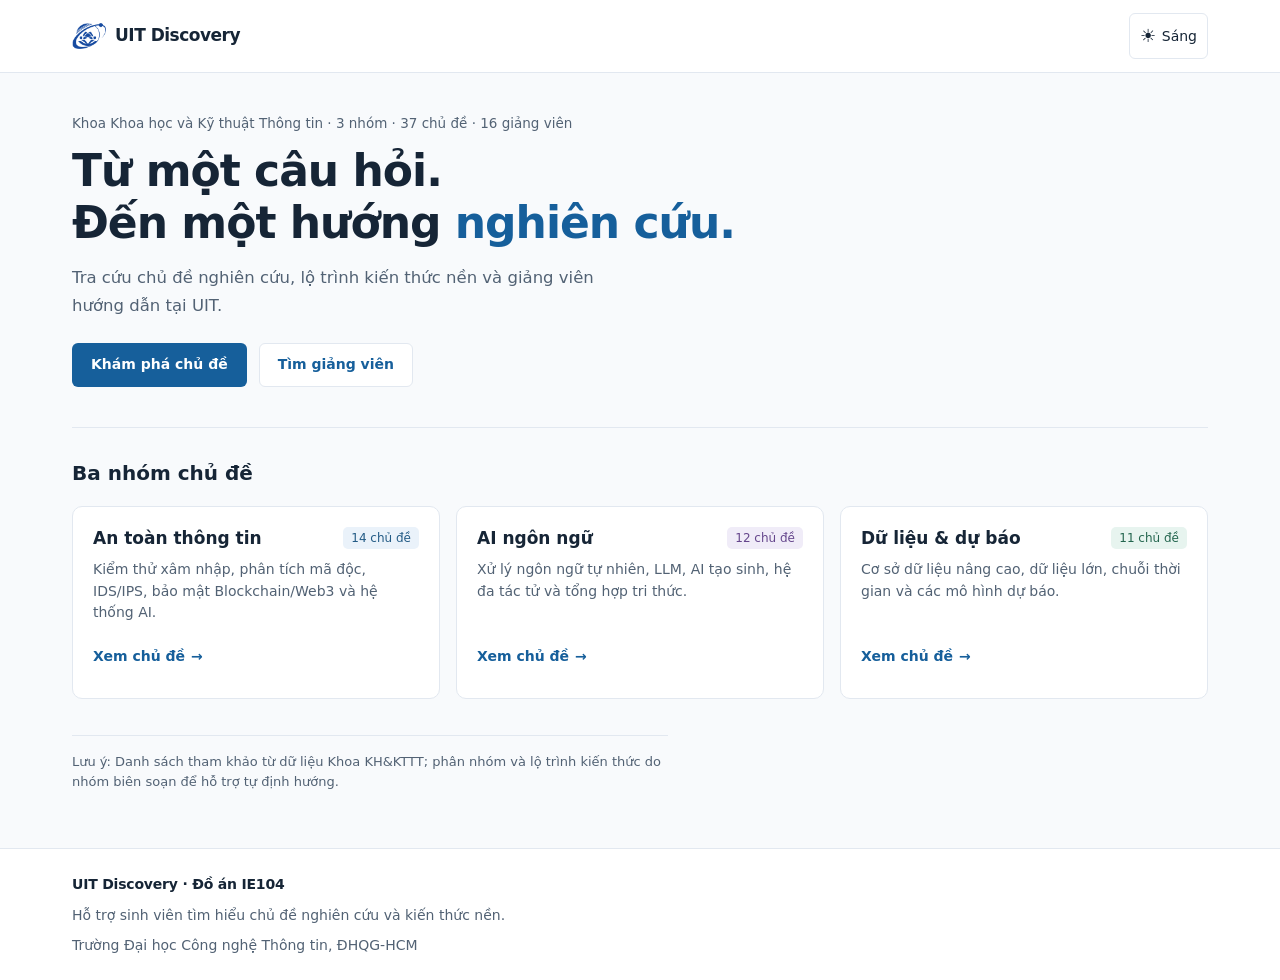
==== commit c72acf8b: "ui(minimal): tối giản hóa giao diện và lược bỏ thông tin dư thừa trên toàn bộ 5 trang" ====
--- a/index.html
+++ b/index.html
@@ -41,34 +41,22 @@
     </header>
     <main id="main-content" class="container home">
       <section class="home__hero" aria-labelledby="home-title">
-        <div class="home__copy">
-          <p class="eyebrow">UIT DISCOVERY · KHỞI ĐẦU NGHIÊN CỨU</p>
-          <h1 id="home-title">Từ một câu hỏi.<br />Đến một hướng <span class="home__highlight">nghiên cứu.</span></h1>
-          <p class="home__intro">Khám phá đề tài, hiểu kiến thức cần chuẩn bị và tìm người hướng dẫn cho hành trình nghiên cứu của bạn.</p>
-          <div class="home__actions">
-            <a class="btn" href="topics/index.html">Khám phá chủ đề <span aria-hidden="true">↗</span></a>
-            <a class="btn btn--outline" href="lecturers/index.html">Tìm giảng viên</a>
-          </div>
-          <p class="home__note">Bắt đầu từ điều bạn tò mò. Tìm hiểu theo nhịp của riêng bạn.</p>
-          <p class="home__disclaimer">
-            Lưu ý: Danh sách tham khảo từ dữ liệu Khoa KH&amp;KTTT; phân nhóm và lộ trình kiến
-            thức do nhóm biên soạn để hỗ trợ tự định hướng.
-          </p>
-        </div>
-        <div class="home__visual" aria-hidden="true">
-          <div class="home__orbit home__orbit--outer"></div><div class="home__orbit home__orbit--inner"></div>
-          <div class="home__visual-label">MỘT Ý TƯỞNG · NHIỀU KHẢ NĂNG</div>
-          <div class="home__concept home__concept--main"><span class="home__concept-kicker">ĐIỂM KHỞI ĐẦU</span><strong>Điều bạn<br />muốn khám phá</strong><span class="home__concept-mark">✦</span></div>
-          <div class="home__concept home__concept--knowledge"><span class="home__concept-number">01</span><strong>Kiến thức nền</strong><span>Hiểu mình cần học gì</span></div>
-          <div class="home__concept home__concept--mentor"><span class="home__concept-number">02</span><strong>Người hướng dẫn</strong><span>Tìm kết nối phù hợp</span></div>
-          <div class="home__visual-caption">Kết nối ý tưởng với kiến thức.</div>
+        <p class="home__meta">
+          Khoa Khoa học và Kỹ thuật Thông tin · 3 nhóm · 37 chủ đề · 16 giảng viên
+        </p>
+        <h1 id="home-title">
+          Từ một câu hỏi.<br />Đến một hướng <span class="home__highlight">nghiên cứu.</span>
+        </h1>
+        <p class="home__intro">
+          Tra cứu chủ đề nghiên cứu, lộ trình kiến thức nền và giảng viên hướng dẫn tại UIT.
+        </p>
+        <div class="home__actions">
+          <a class="btn" href="topics/index.html">Khám phá chủ đề</a>
+          <a class="btn btn--outline" href="lecturers/index.html">Tìm giảng viên</a>
         </div>
       </section>
       <section class="home__domains" aria-labelledby="home-domains-heading">
-        <div class="home__section-heading">
-          <p class="eyebrow">CÁC HƯỚNG NGHIÊN CỨU</p>
-          <h2 id="home-domains-heading">Ba nhóm chủ đề từ dữ liệu khoa.</h2>
-        </div>
+        <h2 id="home-domains-heading">Ba nhóm chủ đề</h2>
         <ul class="home__domains-grid">
           <li>
             <article class="home__domain-card">
@@ -77,14 +65,13 @@
                 <span class="badge badge--sec">14 chủ đề</span>
               </div>
               <p class="home__domain-desc">
-                Kiểm thử xâm nhập, phân tích mã độc, phát hiện tấn công mạng (IDS/IPS), bảo mật
-                Blockchain/Web3 và hệ thống AI.
+                Kiểm thử xâm nhập, phân tích mã độc, IDS/IPS, bảo mật Blockchain/Web3 và hệ thống AI.
               </p>
               <a
                 class="home__domain-link"
                 href="topics/index.html"
-                aria-label="Khám phá chủ đề nhóm An toàn thông tin"
-                >Khám phá chủ đề <span aria-hidden="true">→</span></a
+                aria-label="Xem chủ đề nhóm An toàn thông tin"
+                >Xem chủ đề <span aria-hidden="true">→</span></a
               >
             </article>
           </li>
@@ -95,14 +82,13 @@
                 <span class="badge badge--nlp">12 chủ đề</span>
               </div>
               <p class="home__domain-desc">
-                Xử lý ngôn ngữ tự nhiên, mô hình ngôn ngữ lớn (LLM), AI tạo sinh, hệ đa tác tử và
-                tổng hợp tri thức.
+                Xử lý ngôn ngữ tự nhiên, LLM, AI tạo sinh, hệ đa tác tử và tổng hợp tri thức.
               </p>
               <a
                 class="home__domain-link"
                 href="topics/index.html"
-                aria-label="Khám phá chủ đề nhóm AI ngôn ngữ"
-                >Khám phá chủ đề <span aria-hidden="true">→</span></a
+                aria-label="Xem chủ đề nhóm AI ngôn ngữ"
+                >Xem chủ đề <span aria-hidden="true">→</span></a
               >
             </article>
           </li>
@@ -113,27 +99,22 @@
                 <span class="badge badge--data">11 chủ đề</span>
               </div>
               <p class="home__domain-desc">
-                Cơ sở dữ liệu nâng cao, dữ liệu lớn, phân tích chuỗi thời gian và các mô hình dự báo
-                đa lĩnh vực.
+                Cơ sở dữ liệu nâng cao, dữ liệu lớn, chuỗi thời gian và các mô hình dự báo.
               </p>
               <a
                 class="home__domain-link"
                 href="topics/index.html"
-                aria-label="Khám phá chủ đề nhóm Dữ liệu và dự báo"
-                >Khám phá chủ đề <span aria-hidden="true">→</span></a
+                aria-label="Xem chủ đề nhóm Dữ liệu và dự báo"
+                >Xem chủ đề <span aria-hidden="true">→</span></a
               >
             </article>
           </li>
         </ul>
       </section>
-      <section class="home__steps" aria-labelledby="home-steps">
-        <div class="home__section-heading"><p class="eyebrow">HÀNH TRÌNH CỦA BẠN</p><h2 id="home-steps">Một khởi đầu rõ ràng hơn.</h2></div>
-        <ol class="home__step-list">
-          <li><span class="home__step-number" aria-hidden="true">01</span><h3>Chọn điều bạn quan tâm</h3><p>Khám phá các nhóm nghiên cứu và tìm chủ đề phù hợp với sở thích.</p></li>
-          <li><span class="home__step-number" aria-hidden="true">02</span><h3>Hiểu kiến thức cần có</h3><p>Xem lộ trình kiến thức nền và đầu ra kỳ vọng trước khi bắt đầu.</p></li>
-          <li><span class="home__step-number" aria-hidden="true">03</span><h3>Tìm người đồng hành</h3><p>Tìm hiểu giảng viên và những chủ đề họ hướng dẫn để chuẩn bị trao đổi.</p></li>
-        </ol>
-      </section>
+      <p class="home__disclaimer">
+        Lưu ý: Danh sách tham khảo từ dữ liệu Khoa KH&amp;KTTT; phân nhóm và lộ trình kiến thức do
+        nhóm biên soạn để hỗ trợ tự định hướng.
+      </p>
     </main>
     <footer class="site-footer">
       <div class="container site-footer__inner">
--- a/assets/css/style.css
+++ b/assets/css/style.css
@@ -1,16 +1,16 @@
-/* Nền giao diện học thuật — Nhóm trưởng quản lý token và thành phần dùng chung. */
+/* Nền giao diện học thuật tối giản — Nhóm trưởng quản lý token và thành phần dùng chung. */
 :root {
   color-scheme: light;
-  --color-bg: #f6f8fb;
-  --color-surface: #fff;
+  --color-bg: #f8fafc;
+  --color-surface: #ffffff;
   --color-text: #162536;
   --color-muted: #526274;
-  --color-border: #dbe3ed;
+  --color-border: #e2e8f0;
   --color-primary: #165f9b;
-  --color-on-primary: #fff;
+  --color-on-primary: #ffffff;
   --color-link: #165f9b;
   --color-focus: #165f9b;
-  --color-surface-muted: #edf2f7;
+  --color-surface-muted: #f1f5f9;
   --color-accent-soft: #eaf2ff;
   --color-domain-sec-bg: #eaf2fa;
   --color-domain-sec-accent: #235b85;
@@ -28,11 +28,11 @@
   --space-6: 32px;
   --space-7: 40px;
   --space-8: 48px;
-  --radius-sm: 8px;
-  --radius-card: 12px;
-  --radius-dialog: 16px;
+  --radius-sm: 6px;
+  --radius-card: 10px;
+  --radius-dialog: 12px;
   --radius-pill: 999px;
-  --shadow-soft: 0 12px 36px rgb(22 50 85 / 6%);
+  --shadow-soft: none;
   --shadow-overlay: 0 12px 32px rgb(15 23 42 / 18%);
   --container-max: 1200px;
   --transition-fast: 150ms ease;
@@ -42,16 +42,16 @@
 @media (prefers-color-scheme: dark) {
   :root:not([data-theme="light"]) {
     color-scheme: dark;
-    --color-bg: #141a23;
-    --color-surface: #1c2531;
+    --color-bg: #121820;
+    --color-surface: #18212c;
     --color-text: #ecf2f8;
     --color-muted: #acb8c8;
-    --color-border: #344154;
+    --color-border: #2c3849;
     --color-primary: #8cc7ff;
     --color-on-primary: #10263a;
     --color-link: #8cc7ff;
     --color-focus: #a9d6ff;
-    --color-surface-muted: #242f3e;
+    --color-surface-muted: #212c3b;
     --color-accent-soft: #21364e;
     --color-domain-sec-bg: #20354a;
     --color-domain-sec-accent: #acd4f7;
@@ -59,7 +59,7 @@
     --color-domain-data-accent: #a1dfcf;
     --color-domain-nlp-bg: #342e48;
     --color-domain-nlp-accent: #d5c6f5;
-    --shadow-soft: 0 12px 36px rgb(0 0 0 / 24%);
+    --shadow-soft: none;
     --shadow-overlay: 0 12px 36px rgb(0 0 0 / 45%);
   }
 
@@ -75,16 +75,16 @@
 /* Giao diện tối chủ động qua thuộc tính data-theme trên phần tử gốc. */
 :root[data-theme="dark"] {
   color-scheme: dark;
-  --color-bg: #141a23;
-  --color-surface: #1c2531;
+  --color-bg: #121820;
+  --color-surface: #18212c;
   --color-text: #ecf2f8;
   --color-muted: #acb8c8;
-  --color-border: #344154;
+  --color-border: #2c3849;
   --color-primary: #8cc7ff;
   --color-on-primary: #10263a;
   --color-link: #8cc7ff;
   --color-focus: #a9d6ff;
-  --color-surface-muted: #242f3e;
+  --color-surface-muted: #212c3b;
   --color-accent-soft: #21364e;
   --color-domain-sec-bg: #20354a;
   --color-domain-sec-accent: #acd4f7;
@@ -92,7 +92,7 @@
   --color-domain-data-accent: #a1dfcf;
   --color-domain-nlp-bg: #342e48;
   --color-domain-nlp-accent: #d5c6f5;
-  --shadow-soft: 0 12px 36px rgb(0 0 0 / 24%);
+  --shadow-soft: none;
   --shadow-overlay: 0 12px 36px rgb(0 0 0 / 45%);
 }
 
@@ -236,9 +236,9 @@
 }
 
 .page-header {
-  margin-bottom: 24px;
-  border-left: 4px solid var(--color-primary);
-  padding-left: 20px;
+  margin-bottom: 20px;
+  border-left: 0;
+  padding-left: 0;
 }
 
 .page-header h1 {
@@ -249,13 +249,6 @@
   color: var(--color-muted);
   margin-top: 8px;
   max-width: 65ch;
-}
-
-.eyebrow {
-  color: var(--color-muted);
-  font-size: 14px;
-  font-weight: 600;
-  margin-bottom: 8px;
 }
 
 .site-header {
@@ -380,10 +373,6 @@
   font-weight: 600;
   font-size: 14px;
   line-height: 1.4;
-}
-
-.btn:not(.btn--outline):not(.btn--quiet) {
-  box-shadow: 0 4px 12px rgb(22 95 155 / 13%);
 }
 
 .btn:hover:not(:disabled) {
@@ -440,12 +429,12 @@
 .badge,
 .lecturer-tag {
   display: inline-block;
-  border-radius: 6px;
-  padding: 3px 9px;
+  border-radius: 5px;
+  padding: 2px 8px;
   background: var(--color-surface-muted);
   color: var(--color-muted);
   font-size: 12px;
-  font-weight: 600;
+  font-weight: 500;
   line-height: 1.5;
 }
 
@@ -548,8 +537,8 @@
 /* Hàng đề tài dùng lại ở khám phá và hồ sơ. */
 .topic-row {
   display: grid;
-  gap: 8px;
-  padding: 20px;
+  gap: 4px;
+  padding: 14px 16px;
   min-width: 0;
 }
 
@@ -558,7 +547,8 @@
 }
 
 .topic-row__title {
-  font-size: 18px;
+  font-size: 17px;
+  font-weight: 600;
   line-height: 1.45;
   margin: 0;
 }
@@ -567,8 +557,8 @@
   display: inline-flex;
   align-items: center;
   min-height: 44px;
-  margin-top: -6px;
-  margin-bottom: -2px;
+  margin-top: -8px;
+  margin-bottom: 2px;
   color: var(--color-text);
   text-decoration: none;
 }
@@ -579,7 +569,7 @@
 }
 
 .topic-row__summary {
-  font-size: 13.5px;
+  font-size: 13px;
   line-height: 1.5;
   color: var(--color-muted);
   margin: 0;
@@ -599,7 +589,7 @@
   display: inline-flex;
   align-items: center;
   min-height: 44px;
-  margin-block: -8px;
+  margin-block: 2px;
 }
 
 .topic-row__group {
@@ -640,7 +630,7 @@
   }
 
   .topic-row {
-    padding: 20px 24px;
+    padding: 16px 20px;
   }
 }
 
@@ -674,12 +664,6 @@
     grid-row: 1;
     align-self: start;
     max-width: 190px;
-  }
-}
-
-@media (max-width: 767px) {
-  .page-header {
-    padding-left: 14px;
   }
 }
 
@@ -693,7 +677,7 @@
   }
 }
 
-/* Trang chủ (#page-home): header tối giản, hero biên tập, 3 hướng nghiên cứu và hành trình 3 bước. */
+/* Trang chủ (#page-home): header tối giản, hero 1 cột gọn, 3 nhóm chủ đề và ghi chú tham khảo. */
 #page-home .site-header__inner {
   flex-wrap: nowrap;
   min-height: 72px;
@@ -705,29 +689,24 @@
 
 #page-home .home {
   max-width: var(--container-max);
-  padding-block: 48px 64px;
+  padding-block: 40px 56px;
 }
 
 #page-home .home__hero {
-  display: grid;
-  grid-template-columns: minmax(0, 1.15fr) minmax(0, 1fr);
-  gap: 48px;
-  align-items: center;
-  min-height: 500px;
-}
-
-#page-home .eyebrow {
-  font-size: 12px;
-  font-weight: 700;
-  letter-spacing: 1.5px;
-  color: var(--color-link);
+  max-width: 680px;
+}
+
+#page-home .home__meta {
+  font-size: 13.5px;
+  color: var(--color-muted);
+  margin: 0;
 }
 
 #page-home h1 {
-  font-size: clamp(36px, 4.2vw, 58px);
-  line-height: 1.15;
-  letter-spacing: -1.8px;
-  margin-top: 20px;
+  font-size: clamp(30px, 3.6vw, 44px);
+  line-height: 1.18;
+  letter-spacing: -1px;
+  margin-top: 10px;
 }
 
 #page-home .home__highlight {
@@ -736,183 +715,53 @@
 
 #page-home .home__intro {
   color: var(--color-muted);
-  font-size: 18px;
-  line-height: 1.7;
-  margin-top: 24px;
-  max-width: 48ch;
+  font-size: 16.5px;
+  line-height: 1.65;
+  margin-top: 16px;
+  max-width: 54ch;
 }
 
 #page-home .home__actions {
   display: flex;
   flex-wrap: wrap;
   gap: 12px;
-  margin-block: 28px 20px;
+  margin-top: 24px;
 }
 
 #page-home .home__actions .btn {
-  padding: 14px 20px;
-}
-
-#page-home .home__note {
-  font-size: 13px;
-  color: var(--color-muted);
-  max-width: 52ch;
-}
-
-#page-home .home__disclaimer {
-  margin-top: 12px;
-  padding: 8px 12px;
-  border-left: 3px solid var(--color-primary);
-  border-radius: 0 var(--radius-sm) var(--radius-sm) 0;
-  background: var(--color-surface);
-  font-size: 13px;
-  line-height: 1.55;
-  color: var(--color-muted);
-  max-width: 52ch;
-}
-
-#page-home .home__visual {
-  position: relative;
-  height: 440px;
-  border-radius: 28px;
-  background: linear-gradient(145deg, var(--color-accent-soft), var(--color-surface));
-  border: 1px solid var(--color-border);
-  overflow: hidden;
-}
-
-#page-home .home__visual-label {
-  position: absolute;
-  top: 28px;
-  left: 28px;
-  font-size: 10px;
-  letter-spacing: 1.6px;
-  font-weight: 700;
-  color: var(--color-muted);
-}
-
-#page-home .home__orbit {
-  position: absolute;
-  border: 1px solid var(--color-border);
-  border-radius: 50%;
-  width: 360px;
-  height: 360px;
-  left: 50%;
-  top: 50%;
-  transform: translate(-50%, -50%);
-}
-
-#page-home .home__orbit--inner {
-  width: 240px;
-  height: 240px;
-}
-
-#page-home .home__concept {
-  position: absolute;
-  display: flex;
-  flex-direction: column;
-  gap: 4px;
-  border-radius: 16px;
-  box-shadow: var(--shadow-soft);
-}
-
-#page-home .home__concept--main {
-  top: 96px;
-  left: 10%;
-  width: 70%;
-  padding: 26px;
-  background: var(--color-primary);
-  color: var(--color-on-primary);
-}
-
-#page-home .home__concept-kicker {
-  font-size: 10px;
-  letter-spacing: 1.3px;
-}
-
-#page-home .home__concept--main strong {
-  font-size: 25px;
-  line-height: 1.3;
-  margin-top: 8px;
-}
-
-#page-home .home__concept-mark {
-  position: absolute;
-  right: 22px;
-  top: 22px;
-  font-size: 32px;
-}
-
-#page-home .home__concept--knowledge,
-#page-home .home__concept--mentor {
-  background: var(--color-surface);
-  border: 1px solid var(--color-border);
-  padding: 16px 20px;
-}
-
-#page-home .home__concept--knowledge {
-  top: 268px;
-  left: 7%;
-}
-
-#page-home .home__concept--mentor {
-  top: 305px;
-  right: 6%;
-}
-
-#page-home .home__concept-number {
-  color: var(--color-primary);
-  font-size: 11px;
-  font-weight: 700;
-}
-
-#page-home .home__concept strong {
-  font-weight: 600;
-}
-
-#page-home .home__concept > span:last-child:not(.home__concept-mark) {
-  color: var(--color-muted);
-  font-size: 12px;
-}
-
-#page-home .home__visual-caption {
-  position: absolute;
-  bottom: 18px;
-  left: 28px;
-  color: var(--color-muted);
-  font-size: 11px;
-}
-
-#page-home .home__section-heading h2 {
-  font-size: 28px;
-  letter-spacing: -0.7px;
-  margin-top: 8px;
+  padding: 10px 18px;
 }
 
 #page-home .home__domains {
-  margin-top: 56px;
+  margin-top: 40px;
   padding-top: 32px;
   border-top: 1px solid var(--color-border);
+}
+
+#page-home .home__domains h2 {
+  font-size: 20px;
+  margin: 0;
 }
 
 #page-home .home__domains-grid {
   display: grid;
   grid-template-columns: repeat(3, minmax(0, 1fr));
-  gap: 24px;
+  gap: 16px;
   list-style: none;
   padding: 0;
-  margin-top: 28px;
+  margin-top: 20px;
 }
 
 #page-home .home__domain-card {
   display: flex;
   flex-direction: column;
-  gap: 12px;
+  gap: 10px;
   height: 100%;
-  padding: 24px;
+  padding: 20px;
   background: var(--color-surface);
   border: 1px solid var(--color-border);
-  border-radius: 16px;
-  box-shadow: var(--shadow-soft);
+  border-radius: var(--radius-card);
+  box-shadow: none;
   transition: border-color var(--transition-fast);
 }
 
@@ -929,14 +778,14 @@
 }
 
 #page-home .home__domain-title {
-  font-size: 18px;
+  font-size: 17px;
   color: var(--color-text);
   margin: 0;
 }
 
 #page-home .home__domain-desc {
   font-size: 14px;
-  line-height: 1.6;
+  line-height: 1.55;
   color: var(--color-muted);
   margin: 0;
 }
@@ -960,144 +809,26 @@
   text-decoration-thickness: 2px;
 }
 
-#page-home .home__steps {
-  margin-top: 56px;
-  padding-top: 32px;
+#page-home .home__disclaimer {
+  margin-top: 36px;
+  padding-top: 16px;
   border-top: 1px solid var(--color-border);
-}
-
-#page-home .home__steps .home__step-list {
-  display: grid;
-  grid-template-columns: repeat(3, minmax(0, 1fr));
-  gap: 24px;
-  list-style: none;
-  padding: 0;
-  margin-top: 28px;
-}
-
-#page-home .home__step-list li {
-  padding: 24px;
-  background: var(--color-surface);
-  border: 1px solid var(--color-border);
-  border-radius: 16px;
-}
-
-#page-home .home__step-number {
-  display: inline-flex;
-  align-items: center;
-  justify-content: center;
-  width: 36px;
-  height: 36px;
-  border-radius: 10px;
-  color: var(--color-primary);
-  background: var(--color-accent-soft);
-  font-size: 12px;
-  font-weight: 700;
-}
-
-#page-home .home__step-list h3 {
-  font-size: 18px;
-  color: var(--color-text);
-  margin: 16px 0 8px;
-}
-
-#page-home .home__step-list p {
-  font-size: 14px;
-  color: var(--color-muted);
-}
-
-@media (max-width: 1023px) {
-  #page-home .home__hero {
-    gap: 24px;
-  }
-
-  #page-home .home__orbit {
-    display: none;
-  }
-
-  #page-home .home__visual {
-    display: grid;
-    grid-template-columns: repeat(2, minmax(0, 1fr));
-    gap: 12px;
-    height: auto;
-    padding: 24px 16px;
-  }
-
-  #page-home .home__visual-label,
-  #page-home .home__visual-caption {
-    position: relative;
-    inset: auto;
-    grid-column: 1 / -1;
-  }
-
-  #page-home .home__concept {
-    position: relative;
-    inset: auto;
-    width: auto;
-    min-height: 0;
-    z-index: 1;
-  }
-
-  #page-home .home__concept--main {
-    grid-column: 1 / -1;
-    width: auto;
-    padding: 20px;
-    margin-block: 12px;
-  }
-
-  #page-home .home__concept--main strong {
-    font-size: 22px;
-  }
-
-  #page-home .home__concept--knowledge,
-  #page-home .home__concept--mentor {
-    padding: 12px;
-  }
-
-  #page-home .home__concept--knowledge strong,
-  #page-home .home__concept--mentor strong {
-    font-size: 13px;
-  }
-
-  #page-home .home__visual-caption {
-    margin-top: 8px;
-  }
-}
-
-@media (max-width: 960px) {
-  #page-home .home__hero {
-    grid-template-columns: minmax(0, 1fr);
-    gap: 32px;
-    min-height: 0;
-  }
+  border-left: 0;
+  border-radius: 0;
+  background: transparent;
+  font-size: 13px;
+  line-height: 1.55;
+  color: var(--color-muted);
+  max-width: 72ch;
 }
 
 @media (max-width: 767px) {
   #page-home .home {
-    padding-block: 36px 40px;
-  }
-
-  #page-home h1 {
-    font-size: 38px;
-    letter-spacing: -1.2px;
-  }
-
-  #page-home .home__intro {
-    font-size: 16px;
-    margin-top: 20px;
-  }
-
-  #page-home .home__actions .btn {
-    padding: 12px 14px;
-    font-size: 14px;
-  }
-
-  #page-home .home__section-heading h2 {
-    font-size: 25px;
+    padding-block: 28px 40px;
   }
 
   #page-home .home__domains {
-    margin-top: 36px;
+    margin-top: 32px;
     padding-top: 24px;
   }
 
@@ -1106,13 +837,7 @@
     gap: 12px;
   }
 
-  #page-home .home__steps {
-    margin-top: 36px;
-    padding-top: 24px;
-  }
-
-  #page-home .home__steps .home__step-list {
-    grid-template-columns: minmax(0, 1fr);
-    gap: 12px;
-  }
-}
+  #page-home .home__disclaimer {
+    margin-top: 28px;
+  }
+}
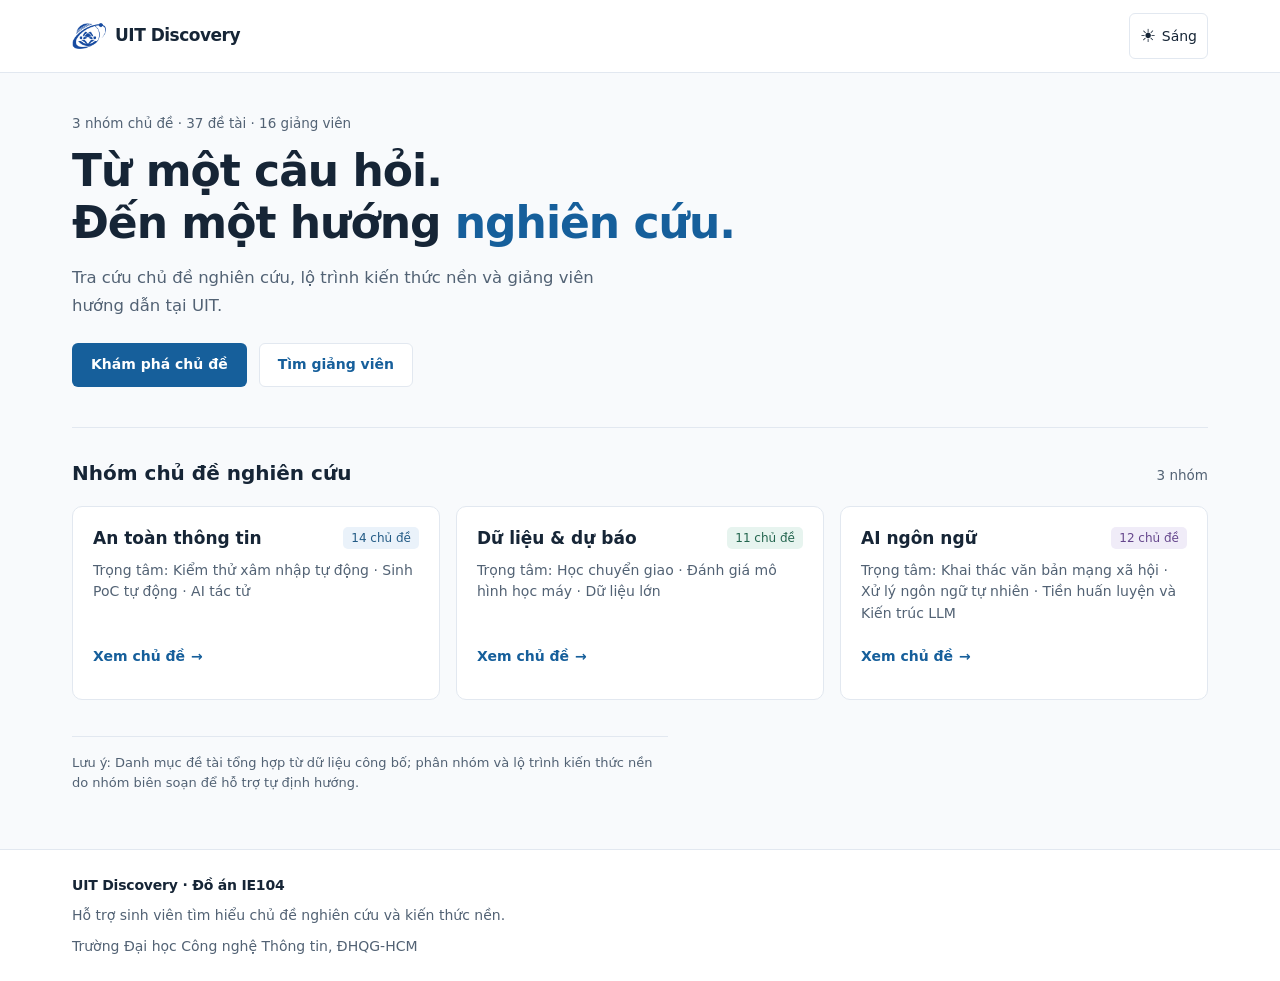
==== commit 00ab17a0: "refactor(data-driven): loại bỏ fix cứng dữ liệu mẫu, động hóa nhóm chủ đề và phân trang mở rộng" ====
--- a/index.html
+++ b/index.html
@@ -12,6 +12,7 @@
     <link rel="icon" href="assets/images/uit-logo.png" />
     <link rel="stylesheet" href="assets/css/reset.css" />
     <link rel="stylesheet" href="assets/css/style.css" />
+    <script type="module" src="assets/js/home.js"></script>
   </head>
   <body id="page-home">
     <a class="skip-link" href="#main-content">Đến nội dung chính</a>
@@ -41,8 +42,8 @@
     </header>
     <main id="main-content" class="container home">
       <section class="home__hero" aria-labelledby="home-title">
-        <p class="home__meta">
-          Khoa Khoa học và Kỹ thuật Thông tin · 3 nhóm · 37 chủ đề · 16 giảng viên
+        <p id="home-stats" class="home__meta" role="status">
+          Danh mục đề tài và lộ trình kiến thức nền
         </p>
         <h1 id="home-title">
           Từ một câu hỏi.<br />Đến một hướng <span class="home__highlight">nghiên cứu.</span>
@@ -56,63 +57,20 @@
         </div>
       </section>
       <section class="home__domains" aria-labelledby="home-domains-heading">
-        <h2 id="home-domains-heading">Ba nhóm chủ đề</h2>
-        <ul class="home__domains-grid">
-          <li>
-            <article class="home__domain-card">
-              <div class="home__domain-head">
-                <h3 class="home__domain-title">An toàn thông tin</h3>
-                <span class="badge badge--sec">14 chủ đề</span>
-              </div>
-              <p class="home__domain-desc">
-                Kiểm thử xâm nhập, phân tích mã độc, IDS/IPS, bảo mật Blockchain/Web3 và hệ thống AI.
-              </p>
-              <a
-                class="home__domain-link"
-                href="topics/index.html"
-                aria-label="Xem chủ đề nhóm An toàn thông tin"
-                >Xem chủ đề <span aria-hidden="true">→</span></a
-              >
-            </article>
-          </li>
-          <li>
-            <article class="home__domain-card">
-              <div class="home__domain-head">
-                <h3 class="home__domain-title">AI ngôn ngữ</h3>
-                <span class="badge badge--nlp">12 chủ đề</span>
-              </div>
-              <p class="home__domain-desc">
-                Xử lý ngôn ngữ tự nhiên, LLM, AI tạo sinh, hệ đa tác tử và tổng hợp tri thức.
-              </p>
-              <a
-                class="home__domain-link"
-                href="topics/index.html"
-                aria-label="Xem chủ đề nhóm AI ngôn ngữ"
-                >Xem chủ đề <span aria-hidden="true">→</span></a
-              >
-            </article>
-          </li>
-          <li>
-            <article class="home__domain-card">
-              <div class="home__domain-head">
-                <h3 class="home__domain-title">Dữ liệu &amp; dự báo</h3>
-                <span class="badge badge--data">11 chủ đề</span>
-              </div>
-              <p class="home__domain-desc">
-                Cơ sở dữ liệu nâng cao, dữ liệu lớn, chuỗi thời gian và các mô hình dự báo.
-              </p>
-              <a
-                class="home__domain-link"
-                href="topics/index.html"
-                aria-label="Xem chủ đề nhóm Dữ liệu và dự báo"
-                >Xem chủ đề <span aria-hidden="true">→</span></a
-              >
-            </article>
-          </li>
-        </ul>
+        <div class="home__domains-header">
+          <h2 id="home-domains-heading">Nhóm chủ đề nghiên cứu</h2>
+          <p id="home-domains-count" class="home__domains-count"></p>
+        </div>
+        <p id="home-domains-status" class="home__domains-status" role="status">
+          Đang tải nhóm chủ đề…
+        </p>
+        <ul id="home-domains-list" class="home__domains-grid" hidden></ul>
+        <div id="home-domains-actions" class="home__domains-actions" hidden>
+          <button id="home-domains-toggle" type="button" class="btn btn--outline"></button>
+        </div>
       </section>
       <p class="home__disclaimer">
-        Lưu ý: Danh sách tham khảo từ dữ liệu Khoa KH&amp;KTTT; phân nhóm và lộ trình kiến thức do
+        Lưu ý: Danh mục đề tài tổng hợp từ dữ liệu công bố; phân nhóm và lộ trình kiến thức nền do
         nhóm biên soạn để hỗ trợ tự định hướng.
       </p>
     </main>
--- a/assets/css/style.css
+++ b/assets/css/style.css
@@ -12,12 +12,18 @@
   --color-focus: #165f9b;
   --color-surface-muted: #f1f5f9;
   --color-accent-soft: #eaf2ff;
-  --color-domain-sec-bg: #eaf2fa;
-  --color-domain-sec-accent: #235b85;
-  --color-domain-data-bg: #e7f4ef;
-  --color-domain-data-accent: #23654e;
-  --color-domain-nlp-bg: #f0ecf8;
-  --color-domain-nlp-accent: #65468c;
+  --color-domain-1-bg: #eaf2fa;
+  --color-domain-1-accent: #235b85;
+  --color-domain-2-bg: #e7f4ef;
+  --color-domain-2-accent: #23654e;
+  --color-domain-3-bg: #f0ecf8;
+  --color-domain-3-accent: #65468c;
+  --color-domain-4-bg: #f8f1e5;
+  --color-domain-4-accent: #7c4d12;
+  --color-domain-5-bg: #f8ebf0;
+  --color-domain-5-accent: #7d3554;
+  --color-domain-6-bg: #e8f4f8;
+  --color-domain-6-accent: #1f5f75;
   --font-body: system-ui, -apple-system, "Segoe UI", Arial, sans-serif;
   --font-heading: var(--font-body);
   --space-1: 4px;
@@ -53,12 +59,18 @@
     --color-focus: #a9d6ff;
     --color-surface-muted: #212c3b;
     --color-accent-soft: #21364e;
-    --color-domain-sec-bg: #20354a;
-    --color-domain-sec-accent: #acd4f7;
-    --color-domain-data-bg: #203a36;
-    --color-domain-data-accent: #a1dfcf;
-    --color-domain-nlp-bg: #342e48;
-    --color-domain-nlp-accent: #d5c6f5;
+    --color-domain-1-bg: #20354a;
+    --color-domain-1-accent: #acd4f7;
+    --color-domain-2-bg: #203a36;
+    --color-domain-2-accent: #a1dfcf;
+    --color-domain-3-bg: #342e48;
+    --color-domain-3-accent: #d5c6f5;
+    --color-domain-4-bg: #3b3020;
+    --color-domain-4-accent: #f3d19c;
+    --color-domain-5-bg: #3c2633;
+    --color-domain-5-accent: #f2bfd4;
+    --color-domain-6-bg: #1e3742;
+    --color-domain-6-accent: #a3ddef;
     --shadow-soft: none;
     --shadow-overlay: 0 12px 36px rgb(0 0 0 / 45%);
   }
@@ -86,12 +98,18 @@
   --color-focus: #a9d6ff;
   --color-surface-muted: #212c3b;
   --color-accent-soft: #21364e;
-  --color-domain-sec-bg: #20354a;
-  --color-domain-sec-accent: #acd4f7;
-  --color-domain-data-bg: #203a36;
-  --color-domain-data-accent: #a1dfcf;
-  --color-domain-nlp-bg: #342e48;
-  --color-domain-nlp-accent: #d5c6f5;
+  --color-domain-1-bg: #20354a;
+  --color-domain-1-accent: #acd4f7;
+  --color-domain-2-bg: #203a36;
+  --color-domain-2-accent: #a1dfcf;
+  --color-domain-3-bg: #342e48;
+  --color-domain-3-accent: #d5c6f5;
+  --color-domain-4-bg: #3b3020;
+  --color-domain-4-accent: #f3d19c;
+  --color-domain-5-bg: #3c2633;
+  --color-domain-5-accent: #f2bfd4;
+  --color-domain-6-bg: #1e3742;
+  --color-domain-6-accent: #a3ddef;
   --shadow-soft: none;
   --shadow-overlay: 0 12px 36px rgb(0 0 0 / 45%);
 }
@@ -438,28 +456,57 @@
   line-height: 1.5;
 }
 
-.badge--sec,
-.lecturer-tag--sec {
-  background: var(--color-domain-sec-bg);
-  color: var(--color-domain-sec-accent);
-}
-
-.badge--data,
-.lecturer-tag--data {
-  background: var(--color-domain-data-bg);
-  color: var(--color-domain-data-accent);
-}
-
-.badge--nlp,
-.lecturer-tag--nlp {
-  background: var(--color-domain-nlp-bg);
-  color: var(--color-domain-nlp-accent);
+.badge[data-domain-tone="1"],
+.lecturer-tag[data-domain-tone="1"] {
+  background: var(--color-domain-1-bg);
+  color: var(--color-domain-1-accent);
+}
+
+.badge[data-domain-tone="2"],
+.lecturer-tag[data-domain-tone="2"] {
+  background: var(--color-domain-2-bg);
+  color: var(--color-domain-2-accent);
+}
+
+.badge[data-domain-tone="3"],
+.lecturer-tag[data-domain-tone="3"] {
+  background: var(--color-domain-3-bg);
+  color: var(--color-domain-3-accent);
+}
+
+.badge[data-domain-tone="4"],
+.lecturer-tag[data-domain-tone="4"] {
+  background: var(--color-domain-4-bg);
+  color: var(--color-domain-4-accent);
+}
+
+.badge[data-domain-tone="5"],
+.lecturer-tag[data-domain-tone="5"] {
+  background: var(--color-domain-5-bg);
+  color: var(--color-domain-5-accent);
+}
+
+.badge[data-domain-tone="6"],
+.lecturer-tag[data-domain-tone="6"] {
+  background: var(--color-domain-6-bg);
+  color: var(--color-domain-6-accent);
 }
 
 .badge--subject {
   background: var(--color-surface-muted);
   color: var(--color-text);
   border: 1px solid var(--color-border);
+}
+
+.pagination-ellipsis {
+  display: inline-flex;
+  align-items: center;
+  justify-content: center;
+  min-width: 32px;
+  min-height: 44px;
+  color: var(--color-muted);
+  font-size: 14px;
+  user-select: none;
 }
 
 .status-panel {
@@ -677,7 +724,7 @@
   }
 }
 
-/* Trang chủ (#page-home): header tối giản, hero 1 cột gọn, 3 nhóm chủ đề và ghi chú tham khảo. */
+/* Trang chủ (#page-home): header tối giản, hero 1 cột gọn, lưới nhóm chủ đề thích ứng dữ liệu và ghi chú tham khảo. */
 #page-home .site-header__inner {
   flex-wrap: nowrap;
   min-height: 72px;
@@ -738,18 +785,42 @@
   border-top: 1px solid var(--color-border);
 }
 
+#page-home .home__domains-header {
+  display: flex;
+  justify-content: space-between;
+  align-items: baseline;
+  flex-wrap: wrap;
+  gap: 6px 12px;
+}
+
 #page-home .home__domains h2 {
   font-size: 20px;
   margin: 0;
 }
 
+#page-home .home__domains-count {
+  font-size: 13.5px;
+  color: var(--color-muted);
+  margin: 0;
+}
+
+#page-home .home__domains-status {
+  font-size: 14px;
+  color: var(--color-muted);
+  margin-top: 16px;
+}
+
 #page-home .home__domains-grid {
   display: grid;
-  grid-template-columns: repeat(3, minmax(0, 1fr));
+  grid-template-columns: repeat(auto-fill, minmax(min(100%, 300px), 1fr));
   gap: 16px;
   list-style: none;
   padding: 0;
   margin-top: 20px;
+}
+
+#page-home .home__domains-actions {
+  margin-top: 16px;
 }
 
 #page-home .home__domain-card {
@@ -833,7 +904,6 @@
   }
 
   #page-home .home__domains-grid {
-    grid-template-columns: minmax(0, 1fr);
     gap: 12px;
   }
 
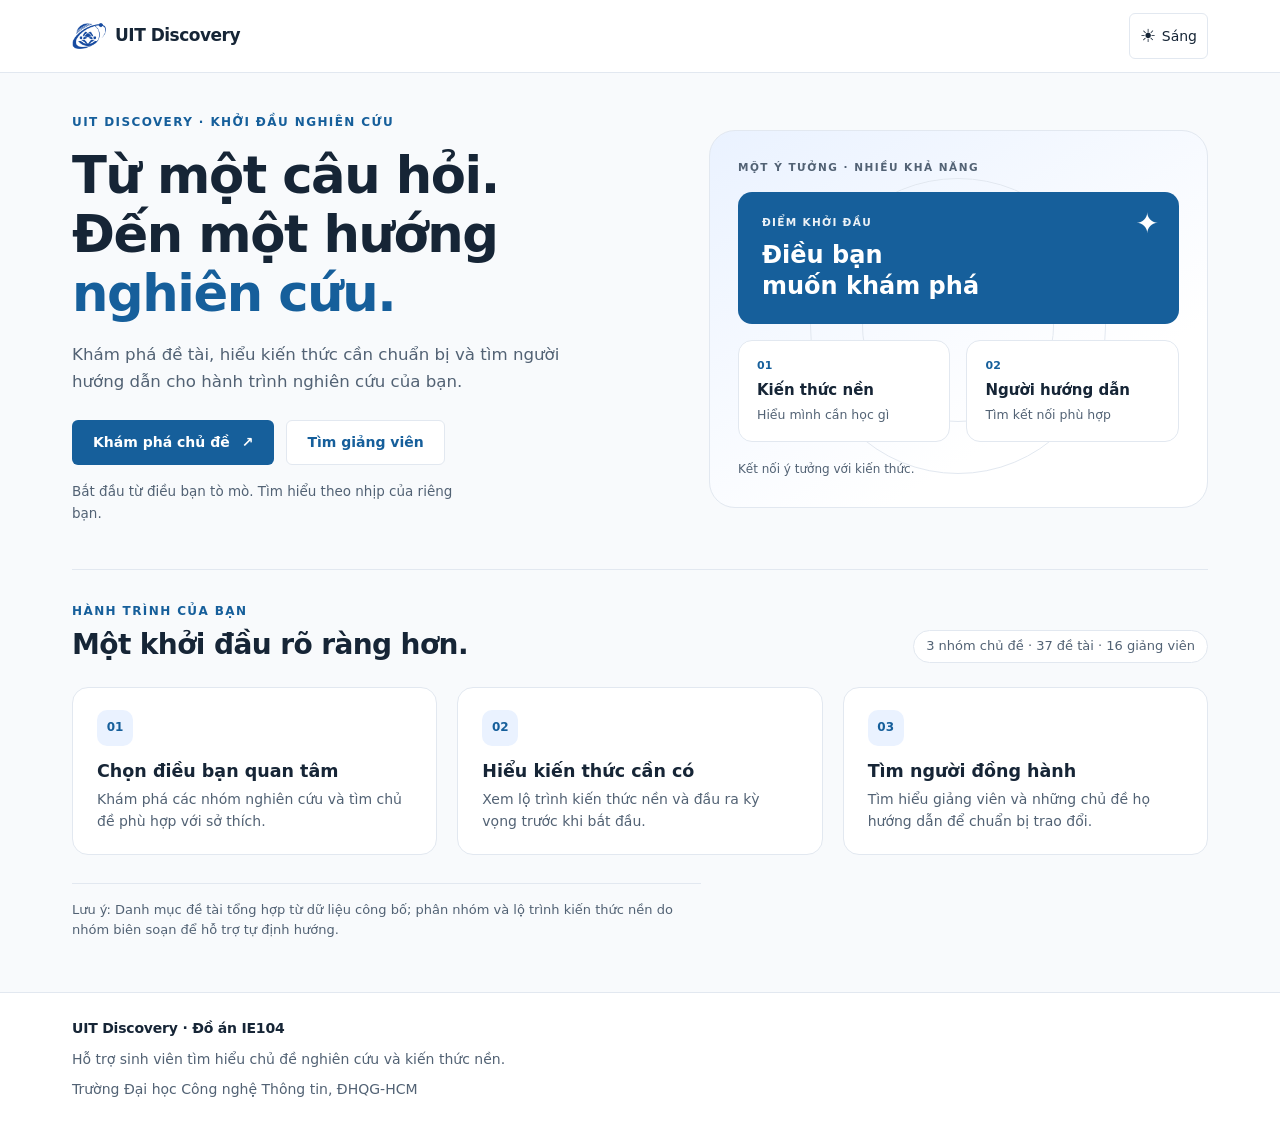
==== commit 813d9eaa: "ui(home): khôi phục giao diện trang chủ ban đầu kèm tinh chỉnh bố cục cân đối và thống kê động" ====
--- a/index.html
+++ b/index.html
@@ -42,32 +42,78 @@
     </header>
     <main id="main-content" class="container home">
       <section class="home__hero" aria-labelledby="home-title">
-        <p id="home-stats" class="home__meta" role="status">
-          Danh mục đề tài và lộ trình kiến thức nền
-        </p>
-        <h1 id="home-title">
-          Từ một câu hỏi.<br />Đến một hướng <span class="home__highlight">nghiên cứu.</span>
-        </h1>
-        <p class="home__intro">
-          Tra cứu chủ đề nghiên cứu, lộ trình kiến thức nền và giảng viên hướng dẫn tại UIT.
-        </p>
-        <div class="home__actions">
-          <a class="btn" href="topics/index.html">Khám phá chủ đề</a>
-          <a class="btn btn--outline" href="lecturers/index.html">Tìm giảng viên</a>
+        <div class="home__copy">
+          <p class="eyebrow">UIT DISCOVERY · KHỞI ĐẦU NGHIÊN CỨU</p>
+          <h1 id="home-title">
+            Từ một câu hỏi.<br />Đến một hướng <span class="home__highlight">nghiên cứu.</span>
+          </h1>
+          <p class="home__intro">
+            Khám phá đề tài, hiểu kiến thức cần chuẩn bị và tìm người hướng dẫn cho hành trình
+            nghiên cứu của bạn.
+          </p>
+          <div class="home__actions">
+            <a class="btn" href="topics/index.html"
+              >Khám phá chủ đề <span aria-hidden="true">↗</span></a
+            >
+            <a class="btn btn--outline" href="lecturers/index.html">Tìm giảng viên</a>
+          </div>
+          <p class="home__note">
+            Bắt đầu từ điều bạn tò mò. Tìm hiểu theo nhịp của riêng bạn.
+          </p>
+        </div>
+        <div class="home__visual" aria-hidden="true">
+          <div class="home__orbit home__orbit--outer"></div>
+          <div class="home__orbit home__orbit--inner"></div>
+          <div class="home__visual-label">MỘT Ý TƯỞNG · NHIỀU KHẢ NĂNG</div>
+          <div class="home__concept home__concept--main">
+            <span class="home__concept-kicker">ĐIỂM KHỞI ĐẦU</span>
+            <strong>Điều bạn<br />muốn khám phá</strong>
+            <span class="home__concept-mark">✦</span>
+          </div>
+          <div class="home__concept home__concept--knowledge">
+            <span class="home__concept-number">01</span>
+            <strong>Kiến thức nền</strong>
+            <span>Hiểu mình cần học gì</span>
+          </div>
+          <div class="home__concept home__concept--mentor">
+            <span class="home__concept-number">02</span>
+            <strong>Người hướng dẫn</strong>
+            <span>Tìm kết nối phù hợp</span>
+          </div>
+          <div class="home__visual-caption">Kết nối ý tưởng với kiến thức.</div>
         </div>
       </section>
-      <section class="home__domains" aria-labelledby="home-domains-heading">
-        <div class="home__domains-header">
-          <h2 id="home-domains-heading">Nhóm chủ đề nghiên cứu</h2>
-          <p id="home-domains-count" class="home__domains-count"></p>
+      <section class="home__steps" aria-labelledby="home-steps">
+        <div class="home__section-heading">
+          <div class="home__section-titles">
+            <p class="eyebrow">HÀNH TRÌNH CỦA BẠN</p>
+            <h2 id="home-steps">Một khởi đầu rõ ràng hơn.</h2>
+          </div>
+          <p id="home-stats" class="home__stats" role="status" hidden></p>
         </div>
-        <p id="home-domains-status" class="home__domains-status" role="status">
-          Đang tải nhóm chủ đề…
-        </p>
-        <ul id="home-domains-list" class="home__domains-grid" hidden></ul>
-        <div id="home-domains-actions" class="home__domains-actions" hidden>
-          <button id="home-domains-toggle" type="button" class="btn btn--outline"></button>
-        </div>
+        <ol class="home__step-list">
+          <li>
+            <span class="home__step-number" aria-hidden="true">01</span>
+            <div class="home__step-body">
+              <h3>Chọn điều bạn quan tâm</h3>
+              <p>Khám phá các nhóm nghiên cứu và tìm chủ đề phù hợp với sở thích.</p>
+            </div>
+          </li>
+          <li>
+            <span class="home__step-number" aria-hidden="true">02</span>
+            <div class="home__step-body">
+              <h3>Hiểu kiến thức cần có</h3>
+              <p>Xem lộ trình kiến thức nền và đầu ra kỳ vọng trước khi bắt đầu.</p>
+            </div>
+          </li>
+          <li>
+            <span class="home__step-number" aria-hidden="true">03</span>
+            <div class="home__step-body">
+              <h3>Tìm người đồng hành</h3>
+              <p>Tìm hiểu giảng viên và những chủ đề họ hướng dẫn để chuẩn bị trao đổi.</p>
+            </div>
+          </li>
+        </ol>
       </section>
       <p class="home__disclaimer">
         Lưu ý: Danh mục đề tài tổng hợp từ dữ liệu công bố; phân nhóm và lộ trình kiến thức nền do
--- a/assets/css/style.css
+++ b/assets/css/style.css
@@ -724,7 +724,7 @@
   }
 }
 
-/* Trang chủ (#page-home): header tối giản, hero 1 cột gọn, lưới nhóm chủ đề thích ứng dữ liệu và ghi chú tham khảo. */
+/* Trang chủ (#page-home): khôi phục Hero 2 cột + khung minh họa + hành trình 3 bước, chuẩn hóa lưới cân đối mọi màn hình. */
 #page-home .site-header__inner {
   flex-wrap: nowrap;
   min-height: 72px;
@@ -736,152 +736,258 @@
 
 #page-home .home {
   max-width: var(--container-max);
-  padding-block: 40px 56px;
+  padding-block: 28px 40px;
 }
 
 #page-home .home__hero {
-  max-width: 680px;
-}
-
-#page-home .home__meta {
-  font-size: 13.5px;
-  color: var(--color-muted);
+  display: grid;
+  grid-template-columns: minmax(0, 1fr);
+  gap: 28px;
+  align-items: center;
+}
+
+#page-home .home__copy {
+  max-width: 60ch;
+}
+
+#page-home .eyebrow {
+  font-size: 12px;
+  font-weight: 700;
+  letter-spacing: 1.4px;
+  color: var(--color-link);
   margin: 0;
 }
 
 #page-home h1 {
-  font-size: clamp(30px, 3.6vw, 44px);
-  line-height: 1.18;
-  letter-spacing: -1px;
-  margin-top: 10px;
+  font-size: clamp(32px, 4vw, 52px);
+  line-height: 1.15;
+  letter-spacing: -1.4px;
+  margin-top: 14px;
 }
 
 #page-home .home__highlight {
   color: var(--color-primary);
+  white-space: nowrap;
 }
 
 #page-home .home__intro {
   color: var(--color-muted);
-  font-size: 16.5px;
+  font-size: clamp(16px, 1.3vw, 18px);
   line-height: 1.65;
-  margin-top: 16px;
-  max-width: 54ch;
+  margin-top: 18px;
+  max-width: 48ch;
 }
 
 #page-home .home__actions {
   display: flex;
   flex-wrap: wrap;
   gap: 12px;
-  margin-top: 24px;
+  margin-block: 24px 16px;
 }
 
 #page-home .home__actions .btn {
-  padding: 10px 18px;
-}
-
-#page-home .home__domains {
-  margin-top: 40px;
-  padding-top: 32px;
+  padding: 12px 20px;
+}
+
+#page-home .home__note {
+  font-size: 13.5px;
+  color: var(--color-muted);
+  max-width: 48ch;
+  margin: 0;
+}
+
+#page-home .home__visual {
+  position: relative;
+  display: grid;
+  grid-template-columns: minmax(0, 1fr);
+  gap: 12px;
+  padding: 20px;
+  border-radius: 22px;
+  background: linear-gradient(150deg, var(--color-accent-soft) 0%, var(--color-surface) 72%);
+  border: 1px solid var(--color-border);
+  overflow: hidden;
+}
+
+#page-home .home__orbit {
+  position: absolute;
+  left: 50%;
+  top: 52%;
+  transform: translate(-50%, -50%);
+  width: min(296px, 68%);
+  aspect-ratio: 1 / 1;
+  border: 1px solid var(--color-border);
+  border-radius: 50%;
+  pointer-events: none;
+  z-index: 0;
+}
+
+#page-home .home__orbit--inner {
+  width: min(192px, 44%);
+}
+
+#page-home .home__visual-label {
+  grid-column: 1 / -1;
+  position: relative;
+  z-index: 1;
+  font-size: 10.5px;
+  letter-spacing: 1.5px;
+  font-weight: 700;
+  color: var(--color-muted);
+}
+
+#page-home .home__concept {
+  position: relative;
+  z-index: 1;
+  display: flex;
+  flex-direction: column;
+  gap: 4px;
+  border-radius: 14px;
+}
+
+#page-home .home__concept--main {
+  grid-column: 1 / -1;
+  padding: 22px 56px 22px 24px;
+  background: var(--color-primary);
+  color: var(--color-on-primary);
+}
+
+#page-home .home__concept-kicker {
+  font-size: 10.5px;
+  font-weight: 600;
+  letter-spacing: 1.3px;
+  opacity: 0.92;
+}
+
+#page-home .home__concept--main strong {
+  font-size: clamp(20px, 2vw, 24px);
+  font-weight: 700;
+  line-height: 1.28;
+  margin-top: 6px;
+}
+
+#page-home .home__concept-mark {
+  position: absolute;
+  right: 20px;
+  top: 18px;
+  font-size: 28px;
+  line-height: 1;
+}
+
+#page-home .home__concept--knowledge,
+#page-home .home__concept--mentor {
+  padding: 16px 18px;
+  background: var(--color-surface);
+  border: 1px solid var(--color-border);
+}
+
+#page-home .home__concept-number {
+  color: var(--color-primary);
+  font-size: 11px;
+  font-weight: 700;
+}
+
+#page-home .home__concept--knowledge strong,
+#page-home .home__concept--mentor strong {
+  font-size: 15px;
+  font-weight: 600;
+  color: var(--color-text);
+}
+
+#page-home .home__concept--knowledge span:last-child,
+#page-home .home__concept--mentor span:last-child {
+  font-size: 12.5px;
+  color: var(--color-muted);
+  line-height: 1.45;
+}
+
+#page-home .home__visual-caption {
+  grid-column: 1 / -1;
+  position: relative;
+  z-index: 1;
+  font-size: 12px;
+  color: var(--color-muted);
+  margin-top: 2px;
+}
+
+#page-home .home__steps {
+  margin-top: 36px;
+  padding-top: 28px;
   border-top: 1px solid var(--color-border);
 }
 
-#page-home .home__domains-header {
+#page-home .home__section-heading {
   display: flex;
   justify-content: space-between;
-  align-items: baseline;
+  align-items: flex-end;
   flex-wrap: wrap;
-  gap: 6px 12px;
-}
-
-#page-home .home__domains h2 {
-  font-size: 20px;
+  gap: 10px 16px;
+}
+
+#page-home .home__section-heading h2 {
+  font-size: clamp(22px, 2.4vw, 28px);
+  letter-spacing: -0.6px;
+  margin: 6px 0 0;
+}
+
+#page-home .home__stats {
+  font-size: 13px;
+  color: var(--color-muted);
   margin: 0;
-}
-
-#page-home .home__domains-count {
-  font-size: 13.5px;
-  color: var(--color-muted);
-  margin: 0;
-}
-
-#page-home .home__domains-status {
-  font-size: 14px;
-  color: var(--color-muted);
-  margin-top: 16px;
-}
-
-#page-home .home__domains-grid {
+  padding: 5px 12px;
+  background: var(--color-surface);
+  border: 1px solid var(--color-border);
+  border-radius: var(--radius-pill);
+}
+
+#page-home .home__step-list {
   display: grid;
-  grid-template-columns: repeat(auto-fill, minmax(min(100%, 300px), 1fr));
-  gap: 16px;
+  grid-template-columns: minmax(0, 1fr);
+  gap: 12px;
   list-style: none;
   padding: 0;
-  margin-top: 20px;
-}
-
-#page-home .home__domains-actions {
-  margin-top: 16px;
-}
-
-#page-home .home__domain-card {
-  display: flex;
-  flex-direction: column;
-  gap: 10px;
-  height: 100%;
-  padding: 20px;
+  margin: 20px 0 0;
+}
+
+#page-home .home__step-list li {
+  display: grid;
+  grid-template-columns: 36px minmax(0, 1fr);
+  column-gap: 16px;
+  align-items: start;
+  padding: 18px 20px;
   background: var(--color-surface);
   border: 1px solid var(--color-border);
-  border-radius: var(--radius-card);
-  box-shadow: none;
-  transition: border-color var(--transition-fast);
-}
-
-#page-home .home__domain-card:hover {
-  border-color: var(--color-link);
-}
-
-#page-home .home__domain-head {
-  display: flex;
+  border-radius: 14px;
+}
+
+#page-home .home__step-number {
+  display: inline-flex;
   align-items: center;
-  justify-content: space-between;
-  flex-wrap: wrap;
-  gap: 8px;
-}
-
-#page-home .home__domain-title {
-  font-size: 17px;
+  justify-content: center;
+  width: 36px;
+  height: 36px;
+  border-radius: 10px;
+  color: var(--color-primary);
+  background: var(--color-accent-soft);
+  font-size: 12px;
+  font-weight: 700;
+  flex-shrink: 0;
+}
+
+#page-home .home__step-body h3 {
+  font-size: 17.5px;
   color: var(--color-text);
-  margin: 0;
-}
-
-#page-home .home__domain-desc {
+  margin: 0 0 6px;
+}
+
+#page-home .home__step-body p {
   font-size: 14px;
   line-height: 1.55;
   color: var(--color-muted);
   margin: 0;
 }
 
-#page-home .home__domain-link {
-  display: inline-flex;
-  align-items: center;
-  gap: 6px;
-  min-height: 44px;
-  margin-top: auto;
-  align-self: flex-start;
-  font-size: 14px;
-  font-weight: 600;
-  color: var(--color-link);
-  text-decoration: none;
-  transition: color var(--transition-fast);
-}
-
-#page-home .home__domain-link:hover {
-  text-decoration: underline;
-  text-decoration-thickness: 2px;
-}
-
 #page-home .home__disclaimer {
-  margin-top: 36px;
+  margin: 28px 0 0;
   padding-top: 16px;
   border-top: 1px solid var(--color-border);
   border-left: 0;
@@ -890,24 +996,59 @@
   font-size: 13px;
   line-height: 1.55;
   color: var(--color-muted);
-  max-width: 72ch;
-}
-
-@media (max-width: 767px) {
+  max-width: 76ch;
+}
+
+@media (min-width: 360px) {
+  #page-home .home__visual {
+    grid-template-columns: repeat(2, minmax(0, 1fr));
+    gap: 14px;
+    padding: 24px;
+  }
+}
+
+@media (min-width: 768px) {
   #page-home .home {
-    padding-block: 28px 40px;
-  }
-
-  #page-home .home__domains {
-    margin-top: 32px;
-    padding-top: 24px;
-  }
-
-  #page-home .home__domains-grid {
-    gap: 12px;
-  }
-
-  #page-home .home__disclaimer {
-    margin-top: 28px;
-  }
-}
+    padding-block: 36px 48px;
+  }
+
+  #page-home .home__hero {
+    gap: 32px;
+  }
+}
+
+@media (min-width: 1024px) {
+  #page-home .home {
+    padding-block: 40px 52px;
+  }
+
+  #page-home .home__hero {
+    grid-template-columns: minmax(0, 1.08fr) minmax(0, 0.92fr);
+    gap: clamp(32px, 4vw, 52px);
+  }
+
+  #page-home .home__visual {
+    padding: 28px;
+    border-radius: 26px;
+    gap: 16px;
+  }
+
+  #page-home .home__steps {
+    margin-top: 44px;
+    padding-top: 32px;
+  }
+
+  #page-home .home__step-list {
+    grid-template-columns: repeat(3, minmax(0, 1fr));
+    gap: 20px;
+    margin-top: 24px;
+  }
+
+  #page-home .home__step-list li {
+    display: flex;
+    flex-direction: column;
+    gap: 14px;
+    padding: 22px 24px;
+    border-radius: 16px;
+  }
+}
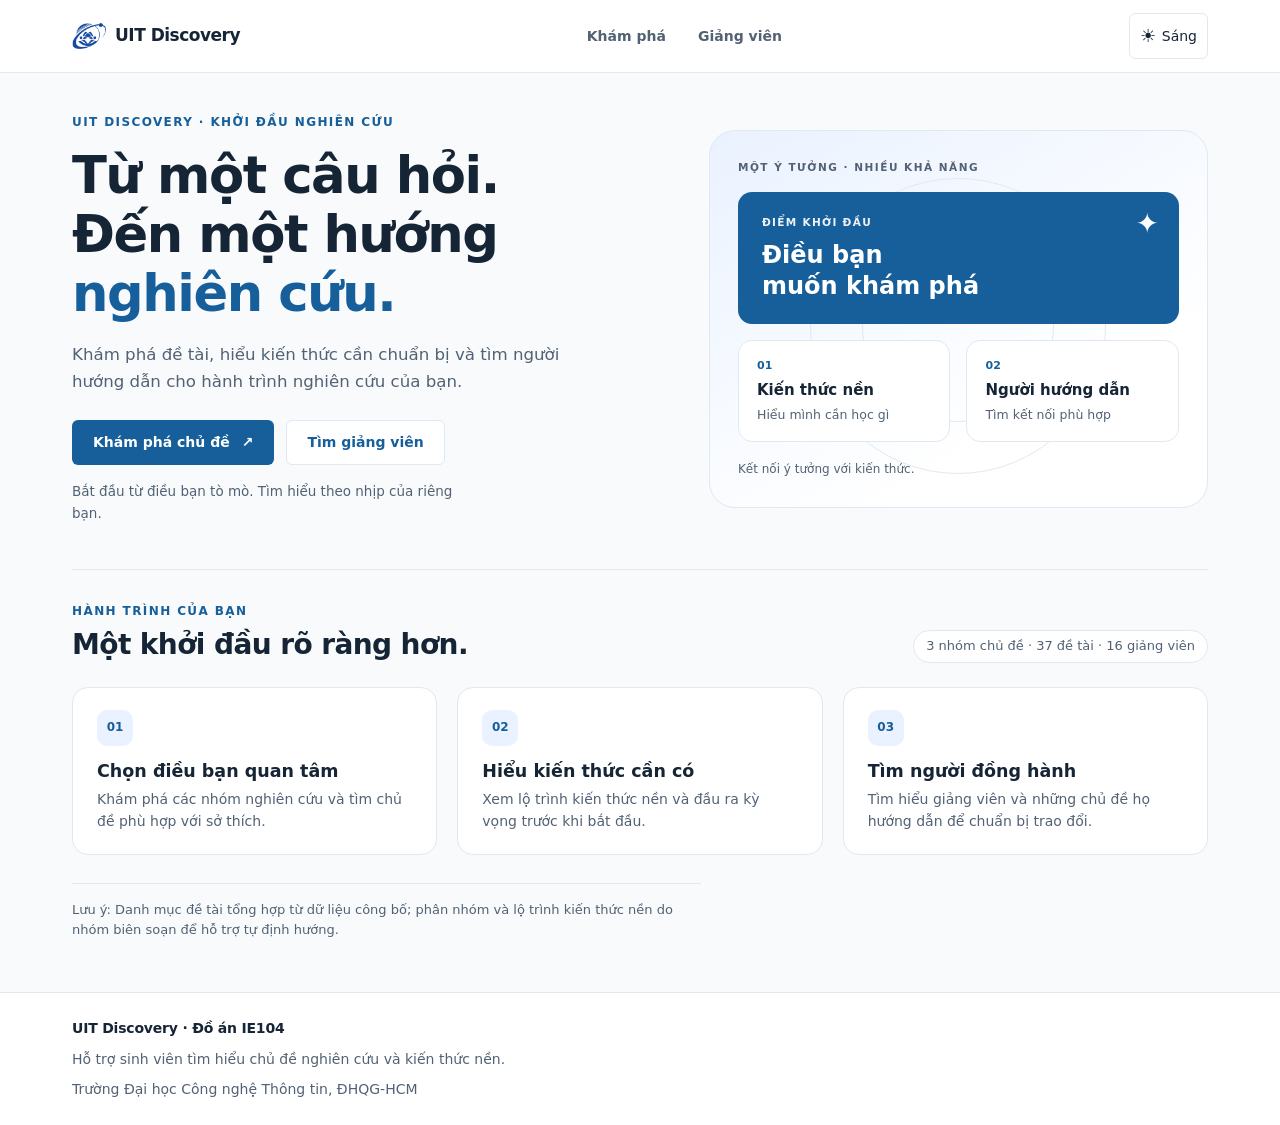
==== commit 3855d048: "ui(home): thêm site-nav + thu gọn minh họa mobile (M3, UI-02) - index.html: thêm site-nav (Khám phá " ====
--- a/index.html
+++ b/index.html
@@ -27,6 +27,12 @@
             alt="UIT"
           /><span>UIT Discovery</span></a
         >
+        <nav class="site-nav" aria-label="Điều hướng chính">
+          <ul class="site-nav__list">
+            <li><a class="site-nav__link" href="topics/index.html">Khám phá</a></li>
+            <li><a class="site-nav__link" href="lecturers/index.html">Giảng viên</a></li>
+          </ul>
+        </nav>
         <button
           type="button"
           class="theme-toggle"
@@ -89,7 +95,7 @@
             <p class="eyebrow">HÀNH TRÌNH CỦA BẠN</p>
             <h2 id="home-steps">Một khởi đầu rõ ràng hơn.</h2>
           </div>
-          <p id="home-stats" class="home__stats" role="status" hidden></p>
+          <p id="home-stats" class="home__stats" hidden></p>
         </div>
         <ol class="home__step-list">
           <li>
--- a/assets/css/style.css
+++ b/assets/css/style.css
@@ -263,12 +263,6 @@
   letter-spacing: -0.8px;
 }
 
-.page-header__desc {
-  color: var(--color-muted);
-  margin-top: 8px;
-  max-width: 65ch;
-}
-
 .site-header {
   background: var(--color-surface);
   border-bottom: 1px solid var(--color-border);
@@ -559,14 +553,9 @@
   font-weight: 600;
 }
 
-.reading-guide ol,
 .reading-guide p {
   margin-block: 8px 16px;
   max-width: 75ch;
-}
-
-.reading-guide ol {
-  padding-left: 22px;
 }
 
 .breadcrumb {
@@ -999,6 +988,27 @@
   max-width: 76ch;
 }
 
+@media (max-width: 767px) {
+  /* Trang chủ mobile: ẩn vòng orbit trang trí (decorative, aria-hidden) và thu padding khối
+     khái niệm + khoảng cách section để hero + thống kê + 3 bước lọt viewport đầu (mockup M3). */
+  #page-home .home__orbit {
+    display: none;
+  }
+
+  #page-home .home__visual {
+    padding: 16px;
+  }
+
+  #page-home .home__concept--main {
+    padding: 14px 18px;
+  }
+
+  #page-home .home__steps {
+    margin-top: 24px;
+    padding-top: 20px;
+  }
+}
+
 @media (min-width: 360px) {
   #page-home .home__visual {
     grid-template-columns: repeat(2, minmax(0, 1fr));
